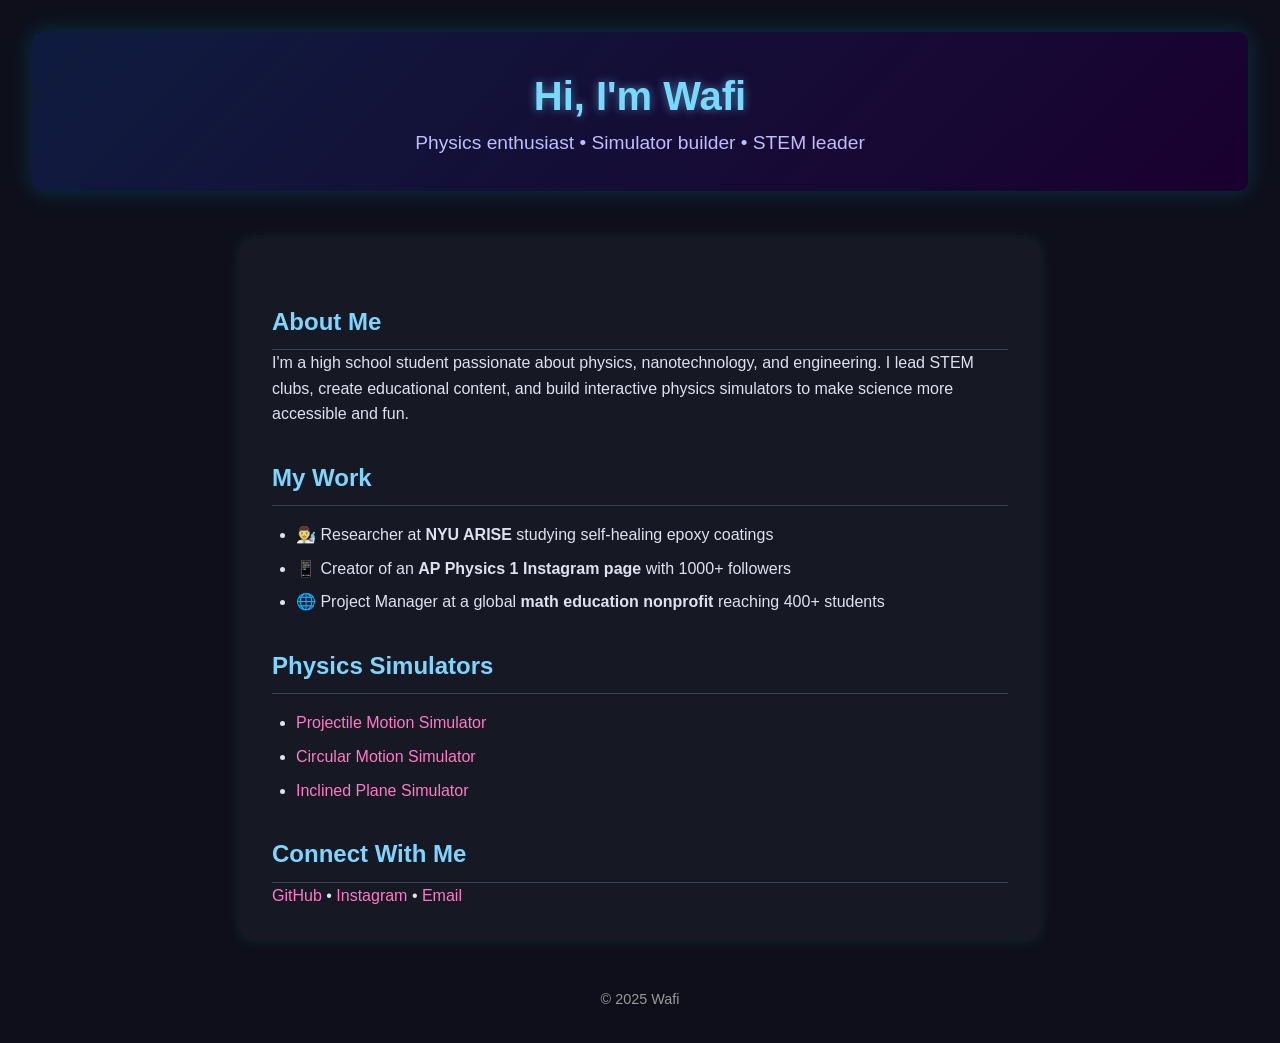
==== index.html @ d02edd7c "Update index.html" ====
<!DOCTYPE html>
<html lang="en">
<head>
  <meta charset="UTF-8" />
  <title>Wafi | About Me</title>
  <link rel="stylesheet" href="style.css" />
</head>
<body>

  <header>
    <h1>Hi, I'm Wafi</h1>
    <p>Physics enthusiast • Simulator builder • STEM leader</p>
  </header>

  <div class="container">
    <h2>About Me</h2>
    <p>
      I'm a high school student passionate about physics, nanotechnology, and engineering. 
      I lead STEM clubs, create educational content, and build interactive physics simulators to make science more accessible and fun.
    </p>

    <h2>My Work</h2>
    <ul>
      <li>👨‍🔬 Researcher at <strong>NYU ARISE</strong> studying self-healing epoxy coatings</li>
      <li>📱 Creator of an <strong>AP Physics 1 Instagram page</strong> with 1000+ followers</li>
      <li>🌐 Project Manager at a global <strong>math education nonprofit</strong> reaching 400+ students</li>
    </ul>

    <h2>Physics Simulators</h2>
    <ul>
      <li><a href="https://your-username.github.io/projectile-simulator" target="_blank">Projectile Motion Simulator</a></li>
      <li><a href="https://your-username.github.io/circular-motion" target="_blank">Circular Motion Simulator</a></li>
      <li><a href="https://your-username.github.io/inclined-plane" target="_blank">Inclined Plane Simulator</a></li>
    </ul>

    <h2>Connect With Me</h2>
    <p>
      <a href="https://github.com/wafisharif" target="_blank">GitHub</a> •
      <a href="https://www.instagram.com/apphysicsguide" target="_blank">Instagram</a> •
      <a href="mailto:wafisharif0@gmail.com">Email</a>
    </p>
  </div>

  <footer>
    © 2025 Wafi
  </footer>

</body>
</html>
---- style.css ----
/* Global Reset */
* {
  margin: 0;
  padding: 0;
  box-sizing: border-box;
}

/* Dark physicsy vibe */
body {
  font-family: 'Segoe UI', sans-serif;
  background-color: #0e0f1a;
  color: #e0e0f1;
  line-height: 1.6;
  padding: 2rem;
}

/* Header styles */
header {
  background: linear-gradient(135deg, #0f1c3f, #1a002f);
  color: #ffffff;
  padding: 2rem;
  text-align: center;
  border-radius: 10px;
  box-shadow: 0 0 25px rgba(0, 200, 255, 0.2);
}

header h1 {
  font-size: 2.5rem;
  color: #78d9ff;
  text-shadow: 0 0 10px rgba(120, 217, 255, 0.5);
}

header p {
  font-size: 1.2rem;
  color: #c0bdfb;
}

/* Main content container */
.container {
  max-width: 800px;
  margin: 3rem auto;
  background-color: #161824;
  padding: 2rem;
  border-radius: 12px;
  box-shadow: 0 0 15px rgba(100, 255, 255, 0.1);
}

/* Section headings */
h2 {
  color: #7dd6ff;
  margin-top: 2rem;
  border-bottom: 1px solid #3a3f55;
  padding-bottom: 0.5rem;
}

/* Lists */
ul {
  list-style-type: disc;
  padding-left: 1.5rem;
  margin-top: 1rem;
}

li {
  margin-bottom: 0.5rem;
}

/* Links */
a {
  color: #ff79c6;
  text-decoration: none;
  transition: all 0.3s ease;
}

a:hover {
  color: #8be9fd;
  text-shadow: 0 0 10px #8be9fd;
}

/* Contact and footer */
footer {
  text-align: center;
  margin-top: 3rem;
  color: #999;
  font-size: 0.9rem;
}
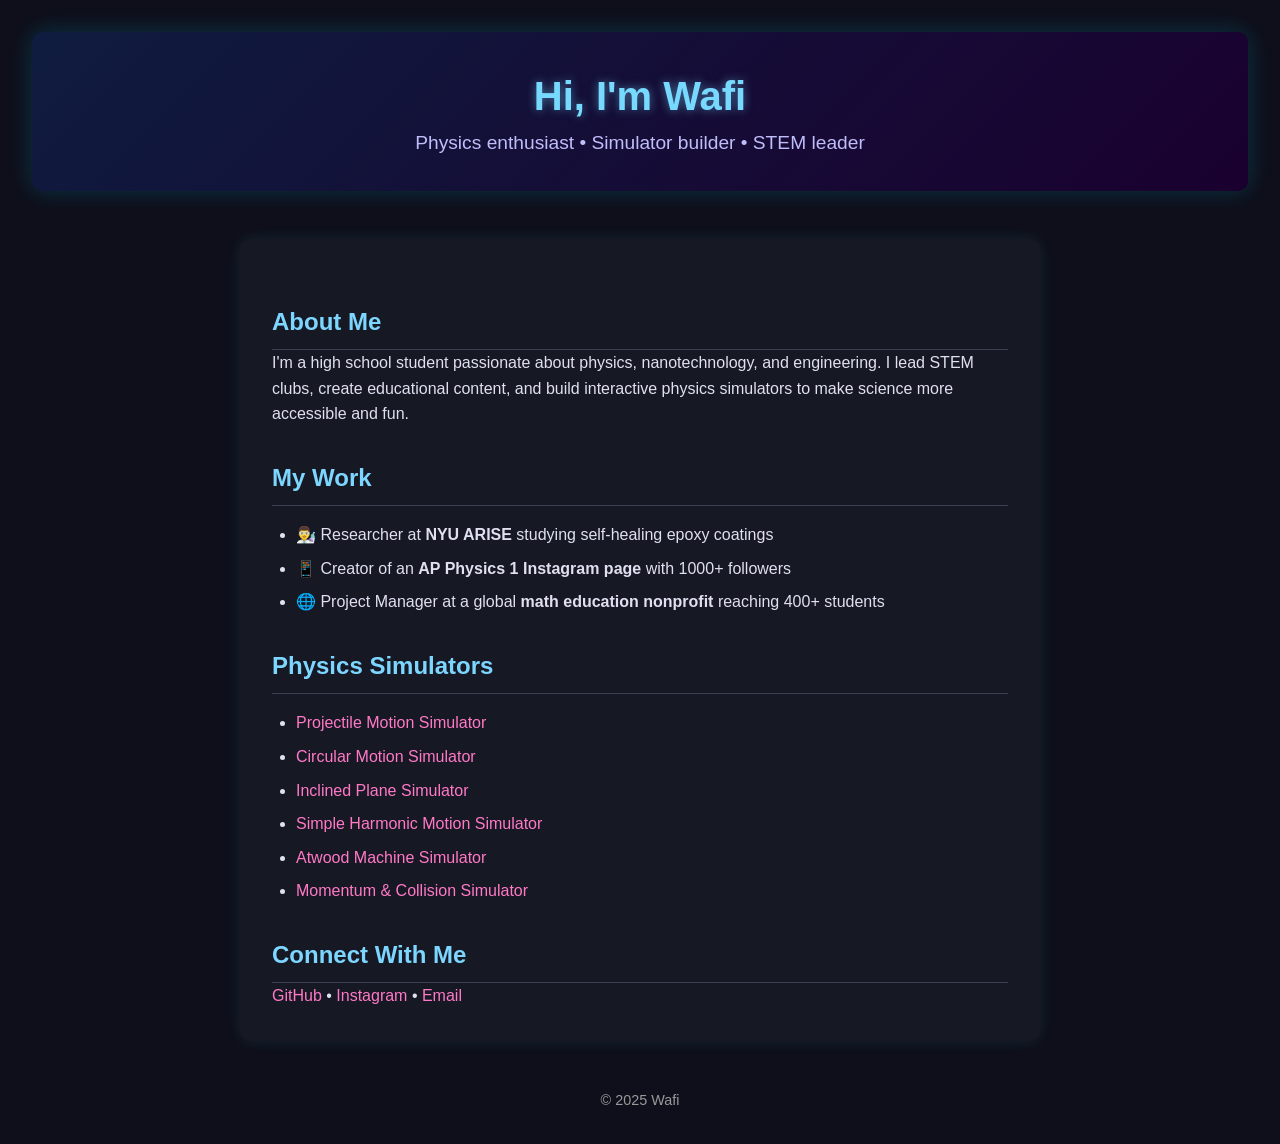
==== commit f0f50337: "Update index.html" ====
--- a/index.html
+++ b/index.html
@@ -26,12 +26,15 @@
       <li>🌐 Project Manager at a global <strong>math education nonprofit</strong> reaching 400+ students</li>
     </ul>
 
-    <h2>Physics Simulators</h2>
-    <ul>
-      <li><a href="https://your-username.github.io/projectile-simulator" target="_blank">Projectile Motion Simulator</a></li>
-      <li><a href="https://your-username.github.io/circular-motion" target="_blank">Circular Motion Simulator</a></li>
-      <li><a href="https://your-username.github.io/inclined-plane" target="_blank">Inclined Plane Simulator</a></li>
-    </ul>
+  <h2>Physics Simulators</h2>
+<ul>
+  <li><a href="https://wafisharif.github.io/projectile-motion-simulator/" target="_blank">Projectile Motion Simulator</a></li>
+  <li><a href="https://wafisharif.github.io/circular-motion-simulator/" target="_blank">Circular Motion Simulator</a></li>
+  <li><a href="https://wafisharif.github.io/inclined-plane-simulator/" target="_blank">Inclined Plane Simulator</a></li>
+  <li><a href="https://wafisharif.github.io/simple-harmonic-motion-simulator/" target="_blank">Simple Harmonic Motion Simulator</a></li>
+  <li><a href="https://wafisharif.github.io/atwood-machine-simulator/" target="_blank">Atwood Machine Simulator</a></li>
+  <li><a href="https://wafisharif.github.io/momentum-and-collision-simulator/" target="_blank">Momentum & Collision Simulator</a></li>
+</ul>
 
     <h2>Connect With Me</h2>
     <p>
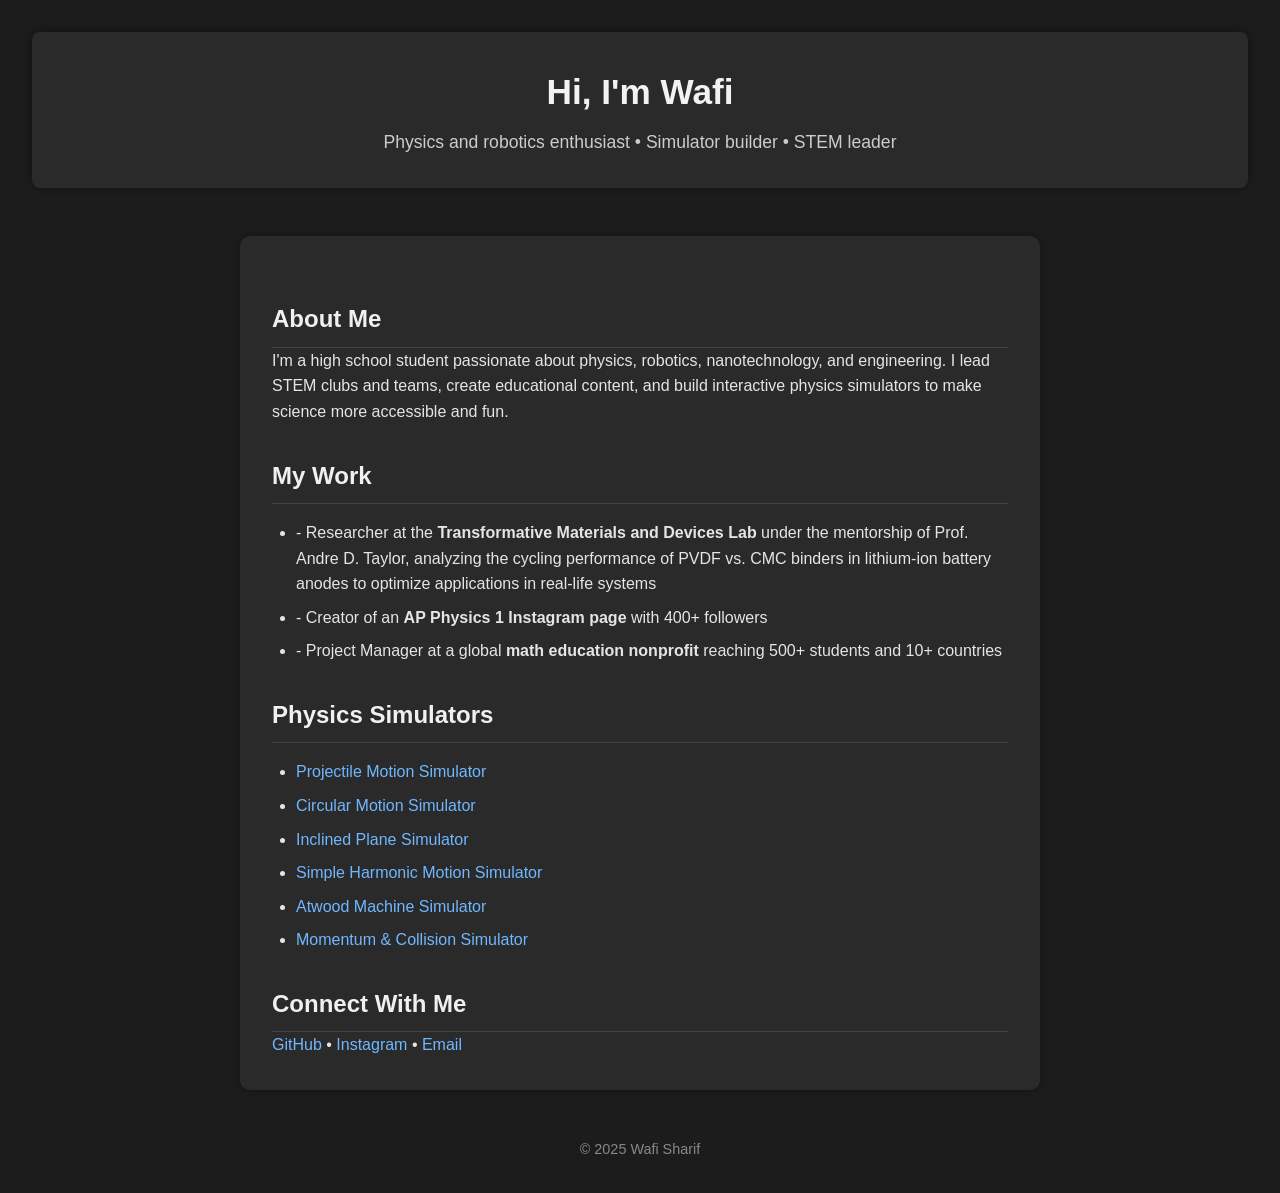
==== commit bc557551: "Update index.html" ====
--- a/index.html
+++ b/index.html
@@ -9,32 +9,32 @@
 
   <header>
     <h1>Hi, I'm Wafi</h1>
-    <p>Physics enthusiast • Simulator builder • STEM leader</p>
+    <p>Physics and robotics enthusiast • Simulator builder • STEM leader</p>
   </header>
 
   <div class="container">
     <h2>About Me</h2>
     <p>
-      I'm a high school student passionate about physics, nanotechnology, and engineering. 
-      I lead STEM clubs, create educational content, and build interactive physics simulators to make science more accessible and fun.
+      I'm a high school student passionate about physics, robotics, nanotechnology, and engineering. 
+      I lead STEM clubs and teams, create educational content, and build interactive physics simulators to make science more accessible and fun.
     </p>
 
     <h2>My Work</h2>
     <ul>
-      <li>👨‍🔬 Researcher at <strong>NYU ARISE</strong> studying self-healing epoxy coatings</li>
-      <li>📱 Creator of an <strong>AP Physics 1 Instagram page</strong> with 1000+ followers</li>
-      <li>🌐 Project Manager at a global <strong>math education nonprofit</strong> reaching 400+ students</li>
+      <li>- Researcher at the <strong>Transformative Materials and Devices Lab</strong> under the mentorship of Prof. Andre D. Taylor, analyzing the cycling performance of PVDF vs. CMC binders in lithium-ion battery anodes to optimize applications in real-life systems</li>
+      <li>- Creator of an <strong>AP Physics 1 Instagram page</strong> with 400+ followers</li>
+      <li>- Project Manager at a global <strong>math education nonprofit</strong> reaching 500+ students and 10+ countries</li>
     </ul>
 
-  <h2>Physics Simulators</h2>
-<ul>
-  <li><a href="https://wafisharif.github.io/projectile-motion-simulator/" target="_blank">Projectile Motion Simulator</a></li>
-  <li><a href="https://wafisharif.github.io/circular-motion-simulator/" target="_blank">Circular Motion Simulator</a></li>
-  <li><a href="https://wafisharif.github.io/inclined-plane-simulator/" target="_blank">Inclined Plane Simulator</a></li>
-  <li><a href="https://wafisharif.github.io/simple-harmonic-motion-simulator/" target="_blank">Simple Harmonic Motion Simulator</a></li>
-  <li><a href="https://wafisharif.github.io/atwood-machine-simulator/" target="_blank">Atwood Machine Simulator</a></li>
-  <li><a href="https://wafisharif.github.io/momentum-and-collision-simulator/" target="_blank">Momentum & Collision Simulator</a></li>
-</ul>
+    <h2>Physics Simulators</h2>
+    <ul>
+      <li><a href="https://wafisharif.github.io/projectile-motion-simulator/" target="_blank">Projectile Motion Simulator</a></li>
+      <li><a href="https://wafisharif.github.io/circular-motion-simulator/" target="_blank">Circular Motion Simulator</a></li>
+      <li><a href="https://wafisharif.github.io/inclined-plane-simulator/" target="_blank">Inclined Plane Simulator</a></li>
+      <li><a href="https://wafisharif.github.io/simple-harmonic-motion-simulator/" target="_blank">Simple Harmonic Motion Simulator</a></li>
+      <li><a href="https://wafisharif.github.io/atwood-machine-simulator/" target="_blank">Atwood Machine Simulator</a></li>
+      <li><a href="https://wafisharif.github.io/momentum-and-collision-simulator/" target="_blank">Momentum & Collision Simulator</a></li>
+    </ul>
 
     <h2>Connect With Me</h2>
     <p>
@@ -45,7 +45,7 @@
   </div>
 
   <footer>
-    © 2025 Wafi
+    © 2025 Wafi Sharif
   </footer>
 
 </body>
--- a/style.css
+++ b/style.css
@@ -5,52 +5,51 @@
   box-sizing: border-box;
 }
 
-/* Dark physicsy vibe */
 body {
   font-family: 'Segoe UI', sans-serif;
-  background-color: #0e0f1a;
-  color: #e0e0f1;
+  background-color: #1c1c1c;
+  color: #e5e5e5;
   line-height: 1.6;
   padding: 2rem;
 }
 
-/* Header styles */
+/* Header */
 header {
-  background: linear-gradient(135deg, #0f1c3f, #1a002f);
-  color: #ffffff;
+  background-color: #2a2a2a;
+  color: #f2f2f2;
   padding: 2rem;
   text-align: center;
-  border-radius: 10px;
-  box-shadow: 0 0 25px rgba(0, 200, 255, 0.2);
+  border-radius: 8px;
+  box-shadow: 0 0 10px rgba(0,0,0,0.4);
 }
 
 header h1 {
-  font-size: 2.5rem;
-  color: #78d9ff;
-  text-shadow: 0 0 10px rgba(120, 217, 255, 0.5);
+  font-size: 2.2rem;
+  margin-bottom: 0.5rem;
 }
 
 header p {
-  font-size: 1.2rem;
-  color: #c0bdfb;
+  font-size: 1.1rem;
+  color: #cccccc;
 }
 
-/* Main content container */
+/* Container */
 .container {
   max-width: 800px;
   margin: 3rem auto;
-  background-color: #161824;
+  background-color: #2a2a2a;
   padding: 2rem;
-  border-radius: 12px;
-  box-shadow: 0 0 15px rgba(100, 255, 255, 0.1);
+  border-radius: 10px;
+  box-shadow: 0 0 10px rgba(0,0,0,0.3);
 }
 
-/* Section headings */
+/* Section titles */
 h2 {
-  color: #7dd6ff;
+  color: #f0f0f0;
   margin-top: 2rem;
-  border-bottom: 1px solid #3a3f55;
+  border-bottom: 1px solid #444;
   padding-bottom: 0.5rem;
+  font-size: 1.5rem;
 }
 
 /* Lists */
@@ -66,20 +65,20 @@
 
 /* Links */
 a {
-  color: #ff79c6;
+  color: #70b7ff;
   text-decoration: none;
-  transition: all 0.3s ease;
+  transition: color 0.3s ease;
 }
 
 a:hover {
-  color: #8be9fd;
-  text-shadow: 0 0 10px #8be9fd;
+  color: #ffffff;
+  text-decoration: underline;
 }
 
-/* Contact and footer */
+/* Footer */
 footer {
   text-align: center;
   margin-top: 3rem;
-  color: #999;
+  color: #888;
   font-size: 0.9rem;
 }
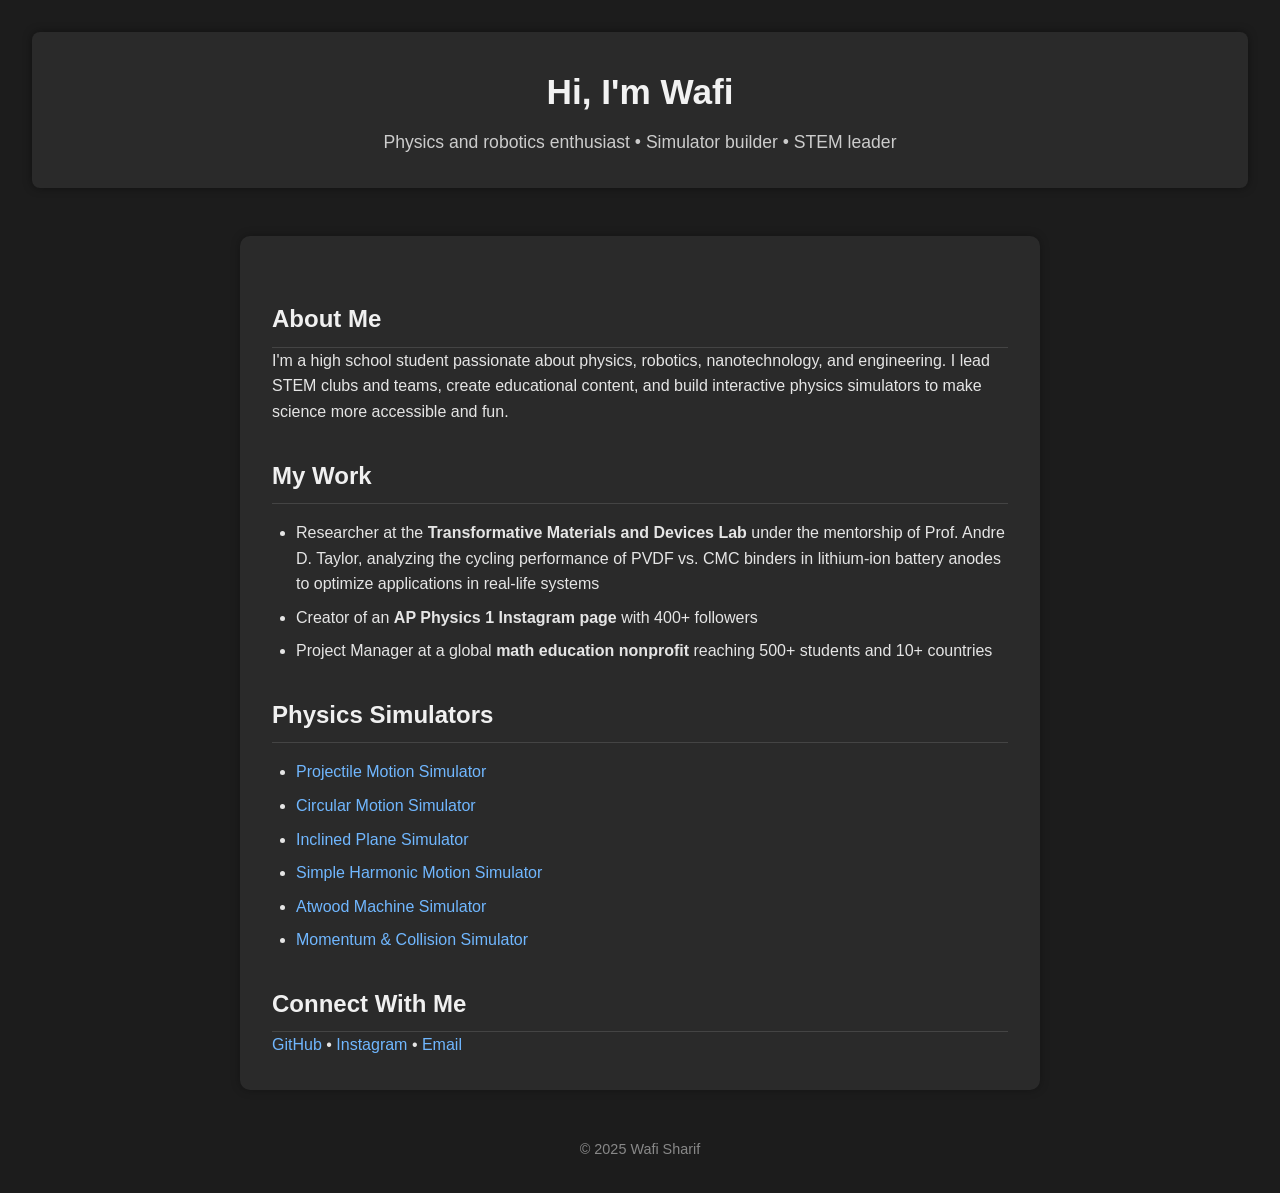
==== commit 4e8dd104: "Update index.html" ====
--- a/index.html
+++ b/index.html
@@ -21,9 +21,9 @@
 
     <h2>My Work</h2>
     <ul>
-      <li>- Researcher at the <strong>Transformative Materials and Devices Lab</strong> under the mentorship of Prof. Andre D. Taylor, analyzing the cycling performance of PVDF vs. CMC binders in lithium-ion battery anodes to optimize applications in real-life systems</li>
-      <li>- Creator of an <strong>AP Physics 1 Instagram page</strong> with 400+ followers</li>
-      <li>- Project Manager at a global <strong>math education nonprofit</strong> reaching 500+ students and 10+ countries</li>
+      <li>Researcher at the <strong>Transformative Materials and Devices Lab</strong> under the mentorship of Prof. Andre D. Taylor, analyzing the cycling performance of PVDF vs. CMC binders in lithium-ion battery anodes to optimize applications in real-life systems</li>
+      <li>Creator of an <strong>AP Physics 1 Instagram page</strong> with 400+ followers</li>
+      <li>Project Manager at a global <strong>math education nonprofit</strong> reaching 500+ students and 10+ countries</li>
     </ul>
 
     <h2>Physics Simulators</h2>
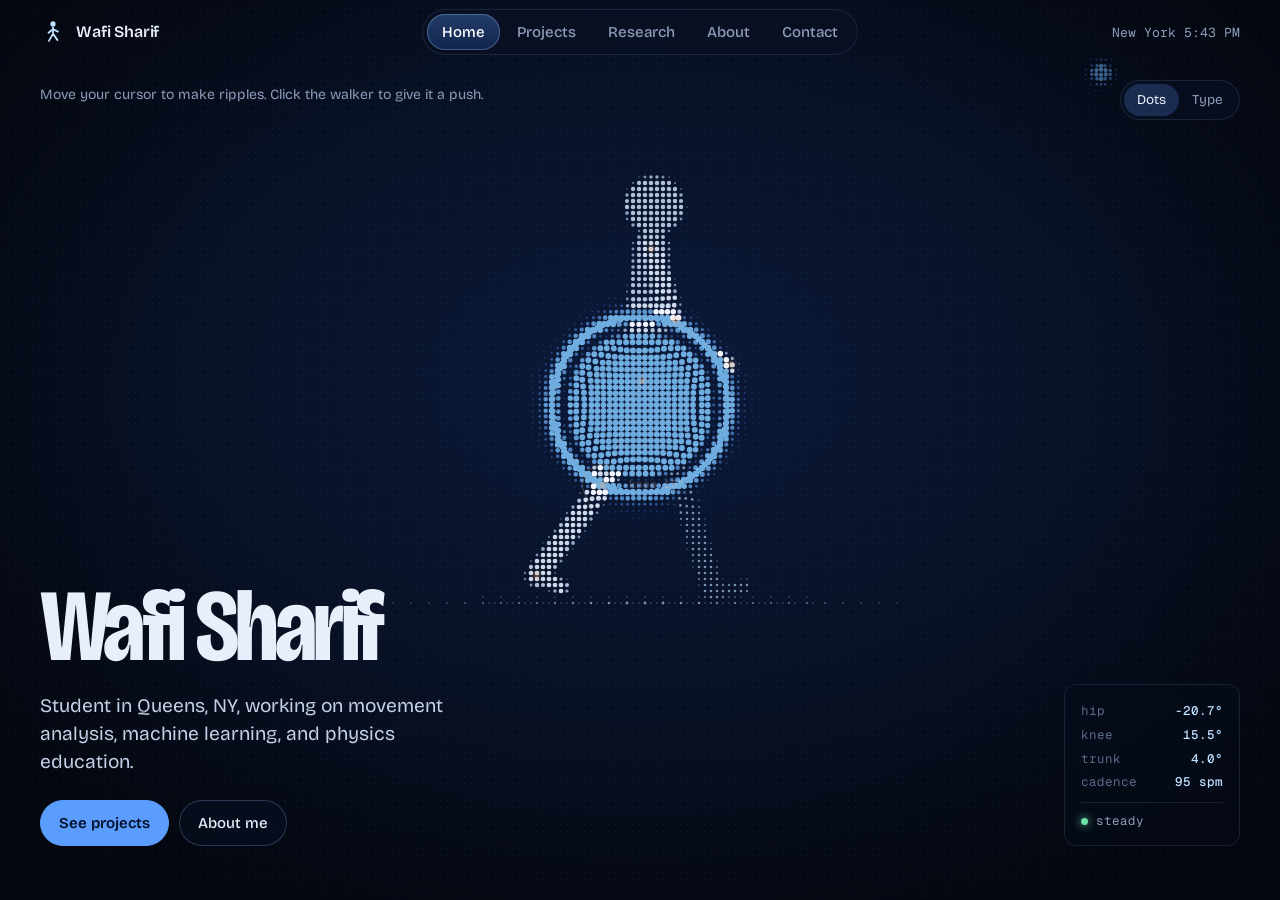
==== commit 4cb3b91d: "Move site files to repo root" ====
--- a/index.html
+++ b/index.html
@@ -1,52 +1,185 @@
-<!DOCTYPE html>
+<!doctype html>
 <html lang="en">
 <head>
-  <meta charset="UTF-8" />
-  <title>Wafi | About Me</title>
+  <meta charset="utf-8" />
+  <meta name="viewport" content="width=device-width, initial-scale=1" />
+  <title>Wafi Sharif</title>
+  <meta name="description" content="Wafi Sharif. Student in Queens, NY, working on movement analysis, machine learning, and physics education." />
+  <meta name="theme-color" content="#050913" />
+  <meta property="og:title" content="Wafi Sharif" />
+  <meta property="og:description" content="Movement analysis, machine learning, and physics education." />
+  <meta property="og:type" content="website" />
+  <link rel="icon" href="favicon.svg" type="image/svg+xml" />
+  <link rel="preconnect" href="https://fonts.googleapis.com" />
+  <link rel="preconnect" href="https://fonts.gstatic.com" crossorigin />
+  <link href="https://fonts.googleapis.com/css2?family=Bricolage+Grotesque:opsz,wdth,wght@12..96,75..100,300..800&family=Geist+Mono:wght@400;500&display=swap" rel="stylesheet" />
   <link rel="stylesheet" href="style.css" />
 </head>
-<body>
+<body data-route="home">
+  <a class="skip" href="#main">Skip to content</a>
 
-  <header>
-    <h1>Hi, I'm Wafi</h1>
-    <p>Physics and robotics enthusiast • Simulator builder • STEM leader</p>
+  <canvas id="field" aria-hidden="true"></canvas>
+  <div class="vignette" aria-hidden="true"></div>
+
+  <header class="bar">
+    <a class="mark" href="#/" data-link="home" aria-label="Wafi Sharif, home">
+      <svg viewBox="0 0 32 32" width="26" height="26" aria-hidden="true">
+        <circle cx="16" cy="6" r="3.2" />
+        <path d="M16 10 L16 18 M16 18 L11 27 M16 18 L21.5 26 M16 12.5 L10.5 17 M16 12.5 L22 15.5" />
+      </svg>
+      <span>Wafi Sharif</span>
+    </a>
+
+    <nav class="tabs" aria-label="Sections">
+      <a href="#/" data-link="home">Home</a>
+      <a href="#/projects" data-link="projects">Projects</a>
+      <a href="#/research" data-link="research">Research</a>
+      <a href="#/about" data-link="about">About</a>
+      <a href="#/contact" data-link="contact">Contact</a>
+      <span class="tabs-pill" aria-hidden="true"></span>
+    </nav>
+
+    <div class="bar-right">
+      <span class="clock" id="clock" title="Local time in New York"></span>
+    </div>
   </header>
 
-  <div class="container">
-    <h2>About Me</h2>
-    <p>
-      I'm a high school student passionate about physics, robotics, nanotechnology, and engineering. 
-      I lead STEM clubs and teams, create educational content, and build interactive physics simulators to make science more accessible and fun.
-    </p>
+  <main id="main">
+    <!-- HOME -->
+    <section class="panel" id="home" data-panel="home" aria-label="Home">
+      <div class="hero-controls">
+        <div class="seg" role="group" aria-label="Render style">
+          <button type="button" data-mode="dots" aria-pressed="true">Dots</button>
+          <button type="button" data-mode="type" aria-pressed="false">Type</button>
+        </div>
+      </div>
 
-    <h2>My Work</h2>
-    <ul>
-      <li>Researcher at the <strong>Transformative Materials and Devices Lab</strong> under the mentorship of Prof. Andre D. Taylor, analyzing the cycling performance of PVDF vs. CMC binders in lithium-ion battery anodes to optimize applications in real-life systems</li>
-      <li>Creator of an <strong>AP Physics 1 Instagram page</strong> with 400+ followers</li>
-      <li>Project Manager at a global <strong>math education nonprofit</strong> reaching 500+ students and 10+ countries</li>
-    </ul>
+      <div class="hud" id="hud" aria-hidden="true">
+        <div class="hud-row"><span>hip</span><b id="hud-hip">0.0°</b></div>
+        <div class="hud-row"><span>knee</span><b id="hud-knee">0.0°</b></div>
+        <div class="hud-row"><span>trunk</span><b id="hud-trunk">0.0°</b></div>
+        <div class="hud-row"><span>cadence</span><b id="hud-cad">0</b></div>
+        <div class="hud-status" id="hud-status">steady</div>
+      </div>
 
-    <h2>Physics Simulators</h2>
-    <ul>
-      <li><a href="https://wafisharif.github.io/projectile-motion-simulator/" target="_blank">Projectile Motion Simulator</a></li>
-      <li><a href="https://wafisharif.github.io/circular-motion-simulator/" target="_blank">Circular Motion Simulator</a></li>
-      <li><a href="https://wafisharif.github.io/inclined-plane-simulator/" target="_blank">Inclined Plane Simulator</a></li>
-      <li><a href="https://wafisharif.github.io/simple-harmonic-motion-simulator/" target="_blank">Simple Harmonic Motion Simulator</a></li>
-      <li><a href="https://wafisharif.github.io/atwood-machine-simulator/" target="_blank">Atwood Machine Simulator</a></li>
-      <li><a href="https://wafisharif.github.io/momentum-and-collision-simulator/" target="_blank">Momentum & Collision Simulator</a></li>
-    </ul>
+      <div class="hero-text">
+        <h1 class="hero-name">Wafi Sharif</h1>
+        <p class="hero-intro" id="hero-intro"></p>
+        <div class="hero-actions">
+          <a class="btn btn-solid" href="#/projects">See projects</a>
+          <a class="btn" href="#/about">About me</a>
+        </div>
+      </div>
 
-    <h2>Connect With Me</h2>
-    <p>
-      <a href="https://github.com/wafisharif" target="_blank">GitHub</a> •
-      <a href="https://www.instagram.com/apphysicsguide" target="_blank">Instagram</a> •
-      <a href="mailto:wafisharif0@gmail.com">Email</a>
-    </p>
-  </div>
+      <p class="hero-hint" id="hero-hint">Move your cursor to make ripples. Click the walker to give it a push.</p>
+    </section>
 
-  <footer>
-    © 2025 Wafi Sharif
+    <!-- PROJECTS -->
+    <section class="panel page" id="projects" data-panel="projects" aria-labelledby="projects-title" hidden>
+      <div class="page-inner">
+        <header class="page-head">
+          <h2 id="projects-title">Projects</h2>
+          <p>Apps, research, and things I built to understand something better. Pick one to see what it's about.</p>
+        </header>
+
+        <div class="filters" role="group" aria-label="Filter projects" id="filters"></div>
+
+        <div class="proj">
+          <ul class="proj-list" id="proj-list"></ul>
+          <article class="proj-view" id="proj-view" aria-live="polite">
+            <div class="proj-canvas-wrap">
+              <canvas id="proj-canvas" aria-hidden="true"></canvas>
+              <span class="proj-canvas-tag" id="proj-tag"></span>
+            </div>
+            <div class="proj-body">
+              <div class="proj-meta" id="proj-meta"></div>
+              <h3 id="proj-title"></h3>
+              <div id="proj-text"></div>
+              <ul class="chips" id="proj-stack"></ul>
+              <div class="proj-links" id="proj-links"></div>
+            </div>
+          </article>
+        </div>
+      </div>
+    </section>
+
+    <!-- RESEARCH -->
+    <section class="panel page" id="research" data-panel="research" aria-labelledby="research-title" hidden>
+      <div class="page-inner">
+        <header class="page-head">
+          <h2 id="research-title">Research</h2>
+          <p>Where I've worked and what came out of it.</p>
+        </header>
+
+        <div class="research-grid">
+          <div>
+            <h3 class="sub">Labs and programs</h3>
+            <ol class="timeline" id="timeline"></ol>
+          </div>
+          <div>
+            <h3 class="sub">Writing</h3>
+            <ul class="papers" id="papers"></ul>
+          </div>
+        </div>
+      </div>
+    </section>
+
+    <!-- ABOUT -->
+    <section class="panel page" id="about" data-panel="about" aria-labelledby="about-title" hidden>
+      <div class="page-inner">
+        <header class="page-head">
+          <h2 id="about-title">About</h2>
+        </header>
+
+        <div class="about-grid">
+          <div class="about-text" id="about-text"></div>
+          <aside class="now">
+            <h3 class="sub">Right now</h3>
+            <ul id="now-list"></ul>
+          </aside>
+        </div>
+
+        <h3 class="sub tools-title">Things I use</h3>
+        <dl class="tools" id="tools"></dl>
+      </div>
+    </section>
+
+    <!-- CONTACT -->
+    <section class="panel page" id="contact" data-panel="contact" aria-labelledby="contact-title" hidden>
+      <div class="page-inner">
+        <header class="page-head">
+          <h2 id="contact-title">Contact</h2>
+          <p>The best way to reach me is email. I'm happy to talk about research, Kinetra, or physics.</p>
+        </header>
+
+        <div class="contact-grid">
+          <div>
+            <button class="email" id="email-btn" type="button">
+              <span id="email-text"></span>
+              <small id="email-note">Click to copy</small>
+            </button>
+            <ul class="link-list" id="link-list"></ul>
+          </div>
+
+          <div class="term" id="term">
+            <div class="term-top" aria-hidden="true"><i></i><i></i><i></i><span>terminal</span></div>
+            <div class="term-out" id="term-out" role="log" aria-live="polite"></div>
+            <form class="term-line" id="term-form" autocomplete="off">
+              <label for="term-in" class="prompt">wafi@portfolio:~$</label>
+              <input id="term-in" type="text" spellcheck="false" autocapitalize="off" aria-label="Terminal command" />
+            </form>
+          </div>
+        </div>
+      </div>
+    </section>
+  </main>
+
+  <footer class="foot">
+    <span>&copy; <span id="year"></span> Wafi Sharif</span>
+    <span class="foot-keys">Press 1 to 5 to switch tabs</span>
   </footer>
 
+  <script src="data.js"></script>
+  <script src="main.js"></script>
 </body>
 </html>
--- a/style.css
+++ b/style.css
@@ -1,84 +1,1207 @@
-/* Global Reset */
-* {
+/* ==========================================================
+   Wafi Sharif, portfolio
+   Palette: night ink, signal blue, ice, one warm filament.
+   ========================================================== */
+
+:root {
+  --ink: #050913;
+  --ink-2: #08101f;
+  --surface: rgba(12, 22, 44, 0.72);
+  --surface-solid: #0c162c;
+  --line: rgba(140, 170, 230, 0.14);
+  --line-strong: rgba(140, 170, 230, 0.28);
+  --text: #e8eefa;
+  --muted: #8d9cb9;
+  --dim: #5d6c8a;
+  --blue: #5b9dff;
+  --blue-deep: #2f6fe0;
+  --ice: #bfe0ff;
+  --warm: #ffbe7a;
+
+  --font: "Bricolage Grotesque", ui-sans-serif, system-ui, -apple-system, "Segoe UI", sans-serif;
+  --mono: "Geist Mono", ui-monospace, "SF Mono", Menlo, Consolas, monospace;
+
+  --bar-h: 64px;
+  --gutter: clamp(16px, 4vw, 40px);
+  --ease: cubic-bezier(0.2, 0.7, 0.2, 1);
+}
+
+*,
+*::before,
+*::after {
+  box-sizing: border-box;
+}
+
+html {
+  -webkit-text-size-adjust: 100%;
+  scroll-padding-top: calc(var(--bar-h) + 16px);
+}
+
+body {
+  margin: 0;
+  min-height: 100vh;
+  background:
+    radial-gradient(1200px 800px at 50% 42%, #0b1a3a 0%, rgba(11, 26, 58, 0) 70%),
+    var(--ink);
+  background-attachment: fixed;
+  color: var(--text);
+  font-family: var(--font);
+  font-size: 17px;
+  line-height: 1.6;
+  font-optical-sizing: auto;
+  -webkit-font-smoothing: antialiased;
+  -moz-osx-font-smoothing: grayscale;
+  overflow-x: hidden;
+}
+
+a {
+  color: inherit;
+}
+
+button {
+  font: inherit;
+  color: inherit;
+}
+
+:focus-visible {
+  outline: 2px solid var(--ice);
+  outline-offset: 3px;
+  border-radius: 6px;
+}
+
+::selection {
+  background: rgba(91, 157, 255, 0.35);
+}
+
+.skip {
+  position: absolute;
+  left: 12px;
+  top: -60px;
+  z-index: 100;
+  padding: 8px 14px;
+  background: var(--blue);
+  color: #fff;
+  border-radius: 8px;
+  text-decoration: none;
+}
+.skip:focus {
+  top: 12px;
+}
+
+/* ---------- background field ---------- */
+
+#field {
+  position: fixed;
+  inset: 0;
+  width: 100%;
+  height: 100%;
+  display: block;
+  z-index: 0;
+  transition: opacity 0.6s var(--ease);
+}
+
+body:not([data-route="home"]) #field {
+  opacity: 0.32;
+}
+
+.vignette {
+  position: fixed;
+  inset: 0;
+  z-index: 1;
+  pointer-events: none;
+  background: radial-gradient(ellipse at 50% 45%, transparent 55%, rgba(3, 6, 14, 0.75) 100%);
+}
+
+/* ---------- top bar ---------- */
+
+.bar {
+  position: fixed;
+  top: 0;
+  left: 0;
+  right: 0;
+  z-index: 20;
+  height: var(--bar-h);
+  padding: 0 var(--gutter);
+  display: grid;
+  grid-template-columns: 1fr auto 1fr;
+  align-items: center;
+  gap: 16px;
+  transition: background 0.3s, border-color 0.3s;
+  border-bottom: 1px solid transparent;
+}
+
+body:not([data-route="home"]) .bar,
+body.scrolled .bar {
+  background: rgba(5, 9, 19, 0.7);
+  -webkit-backdrop-filter: blur(14px);
+  backdrop-filter: blur(14px);
+  border-bottom-color: var(--line);
+}
+
+.mark {
+  display: inline-flex;
+  align-items: center;
+  gap: 10px;
+  text-decoration: none;
+  font-weight: 600;
+  font-size: 16px;
+  letter-spacing: -0.01em;
+  justify-self: start;
+}
+
+.mark svg {
+  fill: none;
+  stroke: var(--ice);
+  stroke-width: 2.2;
+  stroke-linecap: round;
+  stroke-linejoin: round;
+}
+.mark svg circle {
+  fill: var(--ice);
+  stroke: none;
+}
+
+.tabs {
+  position: relative;
+  display: flex;
+  gap: 2px;
+  padding: 4px;
+  border: 1px solid var(--line);
+  border-radius: 999px;
+  background: rgba(10, 18, 36, 0.6);
+  -webkit-backdrop-filter: blur(10px);
+  backdrop-filter: blur(10px);
+}
+
+.tabs a {
+  position: relative;
+  z-index: 1;
+  padding: 6px 15px;
+  border-radius: 999px;
+  font-size: 15px;
+  font-weight: 500;
+  color: var(--muted);
+  text-decoration: none;
+  transition: color 0.2s;
+  white-space: nowrap;
+}
+
+.tabs a:hover {
+  color: var(--text);
+}
+
+.tabs a[aria-current="page"] {
+  color: #fff;
+}
+
+.tabs-pill {
+  position: absolute;
+  top: 4px;
+  bottom: 4px;
+  left: 0;
+  width: 0;
+  border-radius: 999px;
+  background: linear-gradient(180deg, rgba(91, 157, 255, 0.32), rgba(47, 111, 224, 0.22));
+  box-shadow: inset 0 0 0 1px rgba(150, 195, 255, 0.35);
+  transition: transform 0.45s var(--ease), width 0.45s var(--ease);
+}
+
+.bar-right {
+  justify-self: end;
+}
+
+.clock {
+  font-family: var(--mono);
+  font-size: 13px;
+  color: var(--muted);
+  font-variant-numeric: tabular-nums;
+}
+
+/* ---------- panels ---------- */
+
+main {
+  position: relative;
+  z-index: 5;
+}
+
+.panel[hidden] {
+  display: none !important;
+}
+
+.panel.entering {
+  animation: panel-in 0.5s var(--ease) both;
+}
+
+@keyframes panel-in {
+  from {
+    opacity: 0;
+    transform: translateY(10px);
+  }
+  to {
+    opacity: 1;
+    transform: none;
+  }
+}
+
+/* ---------- home ---------- */
+
+#home {
+  position: fixed;
+  inset: 0;
+  pointer-events: none;
+}
+
+#home > * {
+  pointer-events: auto;
+}
+
+.hero-text {
+  position: absolute;
+  left: var(--gutter);
+  bottom: clamp(28px, 6vh, 56px);
+  max-width: 560px;
+}
+
+.hero-name {
+  margin: 0;
+  font-size: clamp(52px, 8vw, 124px);
+  line-height: 0.92;
+  font-weight: 700;
+  font-stretch: 80%;
+  font-variation-settings: "wdth" 80;
+  letter-spacing: -0.035em;
+  color: var(--text);
+}
+
+.hero-intro {
+  margin: 18px 0 0;
+  max-width: 34ch;
+  font-size: clamp(17px, 1.5vw, 20px);
+  line-height: 1.45;
+  color: #c4d0e6;
+}
+
+.hero-actions {
+  display: flex;
+  gap: 10px;
+  margin-top: 24px;
+  flex-wrap: wrap;
+}
+
+.btn {
+  display: inline-flex;
+  align-items: center;
+  gap: 8px;
+  padding: 10px 18px;
+  border-radius: 999px;
+  border: 1px solid var(--line-strong);
+  background: rgba(10, 18, 36, 0.55);
+  text-decoration: none;
+  font-weight: 500;
+  font-size: 15px;
+  transition: border-color 0.2s, background 0.2s, transform 0.2s;
+}
+
+.btn:hover {
+  border-color: rgba(191, 224, 255, 0.6);
+  background: rgba(20, 36, 70, 0.7);
+}
+
+.btn:active {
+  transform: translateY(1px);
+}
+
+.btn-solid {
+  background: var(--blue);
+  border-color: var(--blue);
+  color: #04102a;
+  font-weight: 600;
+}
+
+.btn-solid:hover {
+  background: #79b0ff;
+  border-color: #79b0ff;
+}
+
+.hud {
+  position: absolute;
+  right: var(--gutter);
+  bottom: clamp(28px, 6vh, 56px);
+  width: 176px;
+  padding: 14px 16px;
+  border: 1px solid var(--line);
+  border-radius: 12px;
+  background: rgba(6, 12, 26, 0.6);
+  -webkit-backdrop-filter: blur(8px);
+  backdrop-filter: blur(8px);
+  font-family: var(--mono);
+  font-size: 12.5px;
+  pointer-events: none;
+}
+
+.hud-row {
+  display: flex;
+  justify-content: space-between;
+  line-height: 1.9;
+  color: var(--dim);
+}
+
+.hud-row b {
+  font-weight: 500;
+  color: var(--ice);
+  font-variant-numeric: tabular-nums;
+}
+
+.hud-status {
+  margin-top: 8px;
+  padding-top: 8px;
+  border-top: 1px solid var(--line);
+  color: var(--muted);
+  display: flex;
+  align-items: center;
+  gap: 8px;
+}
+
+.hud-status::before {
+  content: "";
+  width: 7px;
+  height: 7px;
+  border-radius: 50%;
+  background: #6fe0a8;
+  box-shadow: 0 0 10px #6fe0a8;
+}
+
+.hud-status.alert {
+  color: var(--warm);
+}
+
+.hud-status.alert::before {
+  background: var(--warm);
+  box-shadow: 0 0 10px var(--warm);
+}
+
+.hero-controls {
+  position: absolute;
+  top: calc(var(--bar-h) + 16px);
+  right: var(--gutter);
+}
+
+.seg {
+  display: inline-flex;
+  padding: 3px;
+  border: 1px solid var(--line);
+  border-radius: 999px;
+  background: rgba(10, 18, 36, 0.6);
+}
+
+.seg button {
+  border: 0;
+  background: none;
+  padding: 5px 13px;
+  border-radius: 999px;
+  font-size: 13.5px;
+  color: var(--muted);
+  cursor: pointer;
+}
+
+.seg button[aria-pressed="true"] {
+  background: rgba(91, 157, 255, 0.22);
+  color: var(--text);
+}
+
+.hero-hint {
+  position: absolute;
+  top: calc(var(--bar-h) + 20px);
+  left: var(--gutter);
+  margin: 0;
+  font-size: 14px;
+  color: var(--muted);
+  pointer-events: none;
+  transition: opacity 0.8s;
+}
+
+.hero-hint.gone {
+  opacity: 0;
+}
+
+/* ---------- content pages ---------- */
+
+.page {
+  min-height: 100vh;
+  padding: calc(var(--bar-h) + clamp(36px, 7vh, 72px)) var(--gutter) 64px;
+}
+
+.page-inner {
+  max-width: 1120px;
+  margin: 0 auto;
+}
+
+.page-head {
+  margin-bottom: 36px;
+}
+
+.page-head h2 {
+  margin: 0;
+  font-size: clamp(44px, 6vw, 80px);
+  line-height: 1;
+  font-weight: 700;
+  font-variation-settings: "wdth" 80;
+  letter-spacing: -0.03em;
+}
+
+.page-head p {
+  margin: 14px 0 0;
+  max-width: 58ch;
+  color: var(--muted);
+  font-size: 18px;
+}
+
+.sub {
+  margin: 0 0 18px;
+  font-size: 15px;
+  font-weight: 600;
+  color: var(--muted);
+  letter-spacing: 0;
+}
+
+/* ---------- projects ---------- */
+
+.filters {
+  display: flex;
+  flex-wrap: wrap;
+  gap: 8px;
+  margin-bottom: 24px;
+}
+
+.filters button {
+  padding: 6px 14px;
+  border-radius: 999px;
+  border: 1px solid var(--line);
+  background: rgba(10, 18, 36, 0.5);
+  color: var(--muted);
+  font-size: 14px;
+  cursor: pointer;
+  transition: color 0.2s, border-color 0.2s, background 0.2s;
+}
+
+.filters button:hover {
+  color: var(--text);
+  border-color: var(--line-strong);
+}
+
+.filters button[aria-pressed="true"] {
+  color: var(--text);
+  border-color: rgba(91, 157, 255, 0.6);
+  background: rgba(91, 157, 255, 0.16);
+}
+
+.filters .count {
+  margin-left: 6px;
+  font-family: var(--mono);
+  font-size: 12px;
+  color: var(--dim);
+}
+
+.proj {
+  display: grid;
+  grid-template-columns: minmax(260px, 360px) 1fr;
+  gap: 28px;
+  align-items: start;
+}
+
+.proj-list {
+  list-style: none;
   margin: 0;
   padding: 0;
-  box-sizing: border-box;
-}
-
-body {
-  font-family: 'Segoe UI', sans-serif;
-  background-color: #1c1c1c;
-  color: #e5e5e5;
+  border-top: 1px solid var(--line);
+}
+
+.proj-list li {
+  border-bottom: 1px solid var(--line);
+}
+
+.proj-item {
+  position: relative;
+  display: grid;
+  grid-template-columns: 1fr auto;
+  gap: 2px 12px;
+  width: 100%;
+  padding: 15px 14px 15px 18px;
+  border: 0;
+  background: none;
+  text-align: left;
+  cursor: pointer;
+  transition: background 0.2s;
+}
+
+.proj-item::before {
+  content: "";
+  position: absolute;
+  left: 0;
+  top: 14px;
+  bottom: 14px;
+  width: 2px;
+  border-radius: 2px;
+  background: var(--blue);
+  transform: scaleY(0);
+  transition: transform 0.3s var(--ease);
+}
+
+.proj-item:hover {
+  background: rgba(91, 157, 255, 0.05);
+}
+
+.proj-item[aria-selected="true"] {
+  background: rgba(91, 157, 255, 0.09);
+}
+
+.proj-item[aria-selected="true"]::before {
+  transform: scaleY(1);
+}
+
+.proj-item .t {
+  font-size: 18px;
+  font-weight: 600;
+  line-height: 1.3;
+}
+
+.proj-item .k {
+  align-self: center;
+  font-size: 13px;
+  color: var(--dim);
+}
+
+.proj-item .s {
+  grid-column: 1 / -1;
+  font-size: 14.5px;
+  line-height: 1.45;
+  color: var(--muted);
+}
+
+.proj-view {
+  position: sticky;
+  top: calc(var(--bar-h) + 20px);
+  border: 1px solid var(--line);
+  border-radius: 18px;
+  background: var(--surface);
+  -webkit-backdrop-filter: blur(12px);
+  backdrop-filter: blur(12px);
+  overflow: hidden;
+}
+
+.proj-canvas-wrap {
+  position: relative;
+  aspect-ratio: 16 / 7;
+  border-bottom: 1px solid var(--line);
+  background:
+    linear-gradient(rgba(140, 170, 230, 0.05) 1px, transparent 1px) 0 0 / 24px 24px,
+    linear-gradient(90deg, rgba(140, 170, 230, 0.05) 1px, transparent 1px) 0 0 / 24px 24px,
+    #060c1b;
+}
+
+#proj-canvas {
+  position: absolute;
+  inset: 0;
+  width: 100%;
+  height: 100%;
+  display: block;
+}
+
+.proj-canvas-tag {
+  position: absolute;
+  left: 14px;
+  bottom: 10px;
+  font-family: var(--mono);
+  font-size: 12px;
+  color: var(--dim);
+}
+
+.proj-body {
+  padding: 24px 28px 28px;
+}
+
+.proj-meta {
+  display: flex;
+  flex-wrap: wrap;
+  gap: 8px;
+  margin-bottom: 10px;
+}
+
+.tag {
+  display: inline-block;
+  padding: 2px 10px;
+  border-radius: 999px;
+  border: 1px solid var(--line-strong);
+  font-size: 13px;
+  color: var(--muted);
+}
+
+.tag.live {
+  color: #a6f0c8;
+  border-color: rgba(111, 224, 168, 0.4);
+}
+
+.proj-body h3 {
+  margin: 0 0 12px;
+  font-size: clamp(26px, 3vw, 34px);
+  line-height: 1.1;
+  font-weight: 700;
+  letter-spacing: -0.02em;
+}
+
+.proj-body p {
+  margin: 0 0 14px;
+  max-width: 68ch;
+  color: #c9d4e8;
+}
+
+.chips {
+  display: flex;
+  flex-wrap: wrap;
+  gap: 6px;
+  margin: 18px 0 0;
+  padding: 0;
+  list-style: none;
+}
+
+.chips li {
+  padding: 3px 9px;
+  border-radius: 6px;
+  background: rgba(91, 157, 255, 0.1);
+  color: var(--ice);
+  font-family: var(--mono);
+  font-size: 12.5px;
+}
+
+.proj-links {
+  display: flex;
+  flex-wrap: wrap;
+  gap: 10px;
+  margin-top: 20px;
+}
+
+.proj-links:empty {
+  display: none;
+}
+
+.proj-view.swap .proj-body {
+  animation: panel-in 0.4s var(--ease) both;
+}
+
+/* ---------- research ---------- */
+
+.research-grid {
+  display: grid;
+  grid-template-columns: 1.25fr 1fr;
+  gap: 56px;
+}
+
+.timeline {
+  position: relative;
+  list-style: none;
+  margin: 0;
+  padding: 0 0 0 26px;
+}
+
+.timeline::before {
+  content: "";
+  position: absolute;
+  left: 5px;
+  top: 8px;
+  bottom: 8px;
+  width: 1px;
+  background: linear-gradient(var(--blue), rgba(91, 157, 255, 0.1));
+}
+
+.timeline li {
+  position: relative;
+  padding-bottom: 28px;
+}
+
+.timeline li::before {
+  content: "";
+  position: absolute;
+  left: -26px;
+  top: 7px;
+  width: 11px;
+  height: 11px;
+  border-radius: 50%;
+  background: var(--ink);
+  border: 2px solid var(--blue);
+}
+
+.timeline li:first-child::before {
+  background: var(--blue);
+  box-shadow: 0 0 0 4px rgba(91, 157, 255, 0.18);
+}
+
+.tl-head {
+  display: flex;
+  flex-wrap: wrap;
+  align-items: baseline;
+  gap: 4px 14px;
+}
+
+.tl-where {
+  font-size: 19px;
+  font-weight: 600;
+  line-height: 1.35;
+}
+
+.tl-when {
+  font-size: 14px;
+  color: var(--dim);
+}
+
+.tl-what {
+  margin: 4px 0 6px;
+  color: var(--muted);
+  max-width: 58ch;
+}
+
+.textlink {
+  padding: 0;
+  border: 0;
+  background: none;
+  color: var(--blue);
+  font-size: 15px;
+  font-weight: 500;
+  text-decoration: underline;
+  text-decoration-color: rgba(91, 157, 255, 0.4);
+  text-underline-offset: 3px;
+  cursor: pointer;
+}
+
+.textlink:hover {
+  color: var(--ice);
+  text-decoration-color: currentColor;
+}
+
+.papers {
+  list-style: none;
+  margin: 0;
+  padding: 0;
+  display: grid;
+  gap: 14px;
+}
+
+.papers li {
+  padding: 20px 22px;
+  border: 1px solid var(--line);
+  border-radius: 14px;
+  background: var(--surface);
+}
+
+.paper-title {
+  margin: 0 0 10px;
+  font-size: 17px;
+  font-weight: 600;
+  line-height: 1.4;
+}
+
+.paper-note {
+  margin: 0;
+  font-size: 14.5px;
+  color: var(--muted);
+}
+
+.papers .textlink {
+  margin-top: 8px;
+  display: inline-block;
+}
+
+/* ---------- about ---------- */
+
+.about-grid {
+  display: grid;
+  grid-template-columns: 1.5fr 1fr;
+  gap: 56px;
+  align-items: start;
+}
+
+.about-text p {
+  margin: 0 0 18px;
+  max-width: 60ch;
+  font-size: 19px;
+  line-height: 1.65;
+  color: #d3dcee;
+}
+
+.about-text p:first-child {
+  font-size: clamp(24px, 2.6vw, 30px);
+  line-height: 1.3;
+  font-weight: 600;
+  color: var(--text);
+  letter-spacing: -0.01em;
+}
+
+.now {
+  padding: 22px 24px;
+  border: 1px solid var(--line);
+  border-radius: 16px;
+  background: var(--surface);
+}
+
+.now ul {
+  list-style: none;
+  margin: 0;
+  padding: 0;
+}
+
+.now li {
+  position: relative;
+  padding: 9px 0 9px 20px;
+  border-top: 1px solid var(--line);
+  font-size: 15.5px;
+  line-height: 1.45;
+}
+
+.now li:first-child {
+  border-top: 0;
+}
+
+.now li::before {
+  content: "";
+  position: absolute;
+  left: 2px;
+  top: 17px;
+  width: 6px;
+  height: 6px;
+  border-radius: 50%;
+  background: var(--blue);
+}
+
+.tools-title {
+  margin-top: 56px;
+}
+
+.tools {
+  margin: 0;
+  border-top: 1px solid var(--line);
+}
+
+.tools > div {
+  display: grid;
+  grid-template-columns: 180px 1fr;
+  gap: 16px;
+  padding: 14px 0;
+  border-bottom: 1px solid var(--line);
+}
+
+.tools dt {
+  color: var(--muted);
+  font-size: 15px;
+}
+
+.tools dd {
+  margin: 0;
+  display: flex;
+  flex-wrap: wrap;
+  gap: 6px 18px;
+  font-size: 16px;
+}
+
+/* ---------- contact ---------- */
+
+.contact-grid {
+  display: grid;
+  grid-template-columns: 1fr 1.15fr;
+  gap: 48px;
+  align-items: start;
+}
+
+.email {
+  display: block;
+  width: 100%;
+  padding: 0 0 18px;
+  border: 0;
+  border-bottom: 1px solid var(--line-strong);
+  background: none;
+  text-align: left;
+  cursor: pointer;
+}
+
+.email span {
+  display: block;
+  font-size: clamp(24px, 3.2vw, 38px);
+  font-weight: 600;
+  letter-spacing: -0.02em;
+  line-height: 1.2;
+  overflow-wrap: anywhere;
+  transition: color 0.2s;
+}
+
+.email:hover span {
+  color: var(--ice);
+}
+
+.email small {
+  display: block;
+  margin-top: 6px;
+  font-size: 14px;
+  color: var(--dim);
+}
+
+.email.copied small {
+  color: #a6f0c8;
+}
+
+.link-list {
+  list-style: none;
+  margin: 18px 0 0;
+  padding: 0;
+}
+
+.link-list a {
+  display: flex;
+  justify-content: space-between;
+  align-items: center;
+  padding: 14px 2px;
+  border-bottom: 1px solid var(--line);
+  text-decoration: none;
+  font-size: 18px;
+  transition: color 0.2s, padding 0.25s var(--ease);
+}
+
+.link-list a span {
+  font-size: 14px;
+  color: var(--dim);
+}
+
+.link-list a:hover {
+  color: var(--ice);
+  padding-left: 8px;
+}
+
+.term {
+  border: 1px solid var(--line-strong);
+  border-radius: 14px;
+  background: rgba(4, 8, 18, 0.88);
+  font-family: var(--mono);
+  font-size: 13.5px;
   line-height: 1.6;
-  padding: 2rem;
-}
-
-/* Header */
-header {
-  background-color: #2a2a2a;
-  color: #f2f2f2;
-  padding: 2rem;
-  text-align: center;
-  border-radius: 8px;
-  box-shadow: 0 0 10px rgba(0,0,0,0.4);
-}
-
-header h1 {
-  font-size: 2.2rem;
-  margin-bottom: 0.5rem;
-}
-
-header p {
-  font-size: 1.1rem;
-  color: #cccccc;
-}
-
-/* Container */
-.container {
-  max-width: 800px;
-  margin: 3rem auto;
-  background-color: #2a2a2a;
-  padding: 2rem;
-  border-radius: 10px;
-  box-shadow: 0 0 10px rgba(0,0,0,0.3);
-}
-
-/* Section titles */
-h2 {
-  color: #f0f0f0;
-  margin-top: 2rem;
-  border-bottom: 1px solid #444;
-  padding-bottom: 0.5rem;
-  font-size: 1.5rem;
-}
-
-/* Lists */
-ul {
-  list-style-type: disc;
-  padding-left: 1.5rem;
-  margin-top: 1rem;
-}
-
-li {
-  margin-bottom: 0.5rem;
-}
-
-/* Links */
-a {
-  color: #70b7ff;
-  text-decoration: none;
-  transition: color 0.3s ease;
-}
-
-a:hover {
-  color: #ffffff;
-  text-decoration: underline;
-}
-
-/* Footer */
-footer {
-  text-align: center;
-  margin-top: 3rem;
-  color: #888;
-  font-size: 0.9rem;
-}
+  overflow: hidden;
+  box-shadow: 0 24px 60px -30px rgba(40, 100, 220, 0.5);
+}
+
+.term-top {
+  display: flex;
+  align-items: center;
+  gap: 6px;
+  padding: 10px 14px;
+  border-bottom: 1px solid var(--line);
+  color: var(--dim);
+  font-size: 12px;
+}
+
+.term-top i {
+  width: 10px;
+  height: 10px;
+  border-radius: 50%;
+  background: #1c2a48;
+}
+
+.term-top span {
+  margin-left: 8px;
+}
+
+.term-out {
+  height: 300px;
+  overflow-y: auto;
+  padding: 14px 16px 4px;
+  color: #b7c6e2;
+  white-space: pre-wrap;
+  overflow-wrap: anywhere;
+}
+
+.term-out .cmd {
+  color: var(--text);
+}
+
+.term-out .cmd::before {
+  content: "$ ";
+  color: var(--blue);
+}
+
+.term-out .ok {
+  color: #a6f0c8;
+}
+
+.term-out .err {
+  color: var(--warm);
+}
+
+.term-out a {
+  color: var(--ice);
+}
+
+.term-line {
+  display: flex;
+  align-items: center;
+  gap: 8px;
+  padding: 8px 16px 14px;
+}
+
+.prompt {
+  color: var(--blue);
+  white-space: nowrap;
+}
+
+.term-line input {
+  flex: 1;
+  min-width: 0;
+  border: 0;
+  outline: 0;
+  background: none;
+  color: var(--text);
+  font: inherit;
+  caret-color: var(--warm);
+}
+
+/* ---------- footer ---------- */
+
+.foot {
+  position: relative;
+  z-index: 5;
+  display: flex;
+  justify-content: space-between;
+  gap: 16px;
+  max-width: calc(1120px + 2 * var(--gutter));
+  margin: 0 auto;
+  padding: 24px var(--gutter) 36px;
+  font-size: 14px;
+  color: var(--dim);
+}
+
+body[data-route="home"] .foot {
+  display: none;
+}
+
+/* ---------- responsive ---------- */
+
+@media (max-width: 980px) {
+  .proj,
+  .research-grid,
+  .about-grid,
+  .contact-grid {
+    grid-template-columns: 1fr;
+  }
+
+  .proj-view {
+    position: relative;
+    top: 0;
+  }
+
+  .research-grid,
+  .about-grid {
+    gap: 40px;
+  }
+}
+
+@media (max-width: 760px) {
+  :root {
+    --bar-h: 108px;
+  }
+
+  .bar {
+    grid-template-columns: 1fr auto;
+    grid-template-rows: 52px 48px;
+    row-gap: 0;
+    padding-top: 2px;
+  }
+
+  .tabs {
+    grid-column: 1 / -1;
+    grid-row: 2;
+    justify-self: stretch;
+    justify-content: space-between;
+    overflow-x: auto;
+    scrollbar-width: none;
+  }
+
+  .tabs::-webkit-scrollbar {
+    display: none;
+  }
+
+  .tabs a {
+    padding: 6px 9px;
+    font-size: 14px;
+  }
+
+  .bar {
+    background: rgba(5, 9, 19, 0.7);
+    -webkit-backdrop-filter: blur(14px);
+    backdrop-filter: blur(14px);
+    border-bottom-color: var(--line);
+  }
+
+  .hud {
+    top: calc(var(--bar-h) + 14px);
+    bottom: auto;
+    right: var(--gutter);
+    width: 140px;
+    padding: 10px 12px;
+    font-size: 11.5px;
+  }
+
+  .hud-row {
+    line-height: 1.7;
+  }
+
+  .hero-controls {
+    top: calc(var(--bar-h) + 14px);
+    right: auto;
+    left: var(--gutter);
+  }
+
+  .hero-hint {
+    top: calc(var(--bar-h) + 58px);
+    max-width: 52%;
+    font-size: 13px;
+  }
+
+  .hero-text {
+    right: var(--gutter);
+  }
+
+  .tools > div {
+    grid-template-columns: 1fr;
+    gap: 6px;
+  }
+
+  .proj-body {
+    padding: 20px;
+  }
+
+  .proj-canvas-wrap {
+    aspect-ratio: 16 / 9;
+  }
+
+  .foot {
+    flex-direction: column;
+  }
+
+  .foot-keys {
+    display: none;
+  }
+
+  .term-out {
+    height: 240px;
+  }
+}
+
+@media (max-width: 380px) {
+  .tabs a {
+    padding: 6px 8px;
+    font-size: 13px;
+  }
+}
+
+@media (prefers-reduced-motion: reduce) {
+  *,
+  *::before,
+  *::after {
+    animation-duration: 0.001ms !important;
+    transition-duration: 0.001ms !important;
+  }
+}
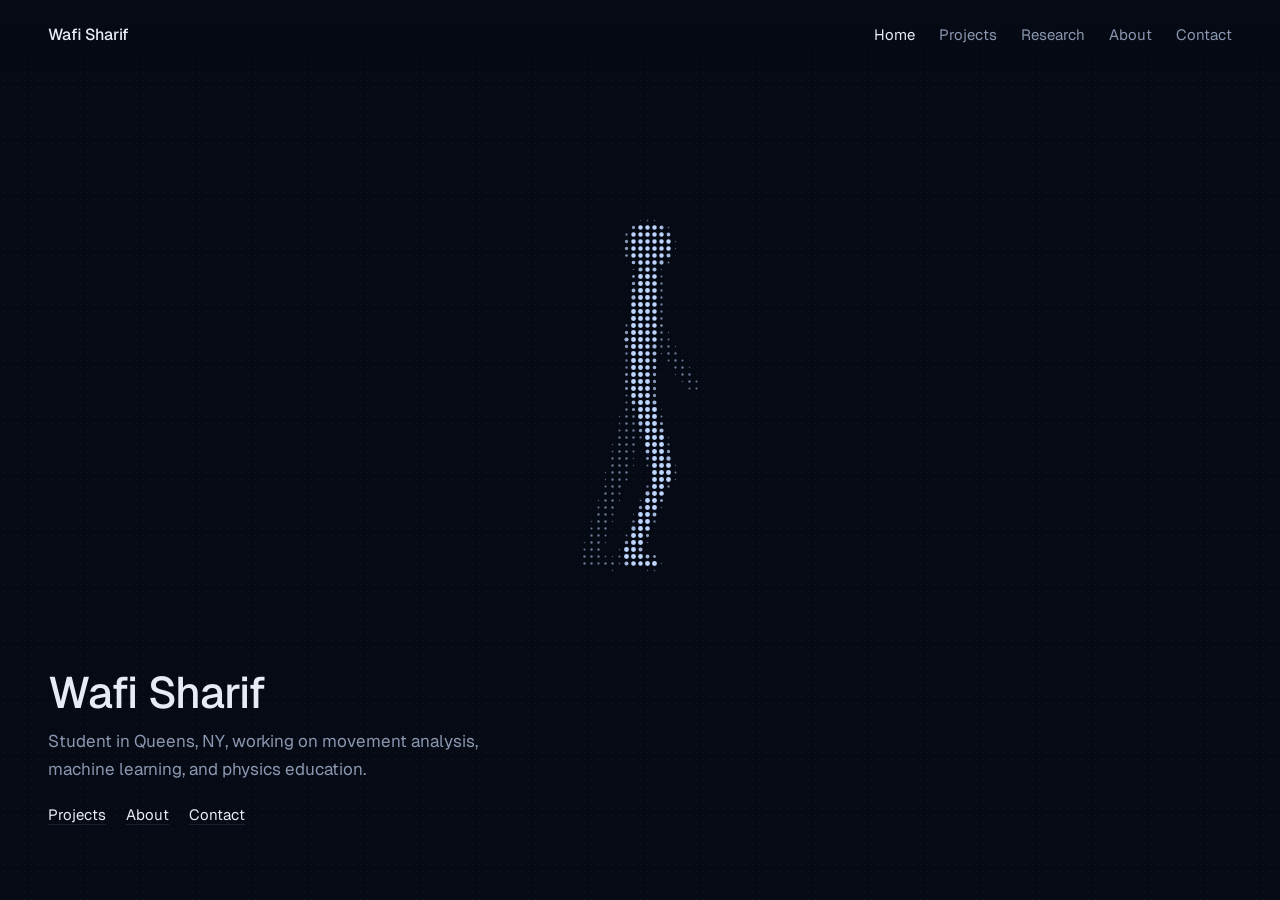
==== commit 5ba233dc: "Simplify site" ====
--- a/index.html
+++ b/index.html
@@ -5,179 +5,69 @@
   <meta name="viewport" content="width=device-width, initial-scale=1" />
   <title>Wafi Sharif</title>
   <meta name="description" content="Wafi Sharif. Student in Queens, NY, working on movement analysis, machine learning, and physics education." />
-  <meta name="theme-color" content="#050913" />
-  <meta property="og:title" content="Wafi Sharif" />
-  <meta property="og:description" content="Movement analysis, machine learning, and physics education." />
-  <meta property="og:type" content="website" />
+  <meta name="theme-color" content="#060a14" />
   <link rel="icon" href="favicon.svg" type="image/svg+xml" />
   <link rel="preconnect" href="https://fonts.googleapis.com" />
   <link rel="preconnect" href="https://fonts.gstatic.com" crossorigin />
-  <link href="https://fonts.googleapis.com/css2?family=Bricolage+Grotesque:opsz,wdth,wght@12..96,75..100,300..800&family=Geist+Mono:wght@400;500&display=swap" rel="stylesheet" />
+  <link href="https://fonts.googleapis.com/css2?family=Geist:wght@400;500;600&family=Geist+Mono:wght@400&display=swap" rel="stylesheet" />
   <link rel="stylesheet" href="style.css" />
 </head>
 <body data-route="home">
-  <a class="skip" href="#main">Skip to content</a>
-
   <canvas id="field" aria-hidden="true"></canvas>
-  <div class="vignette" aria-hidden="true"></div>
 
   <header class="bar">
-    <a class="mark" href="#/" data-link="home" aria-label="Wafi Sharif, home">
-      <svg viewBox="0 0 32 32" width="26" height="26" aria-hidden="true">
-        <circle cx="16" cy="6" r="3.2" />
-        <path d="M16 10 L16 18 M16 18 L11 27 M16 18 L21.5 26 M16 12.5 L10.5 17 M16 12.5 L22 15.5" />
-      </svg>
-      <span>Wafi Sharif</span>
-    </a>
-
+    <a class="mark" href="#/">Wafi Sharif</a>
     <nav class="tabs" aria-label="Sections">
       <a href="#/" data-link="home">Home</a>
       <a href="#/projects" data-link="projects">Projects</a>
       <a href="#/research" data-link="research">Research</a>
       <a href="#/about" data-link="about">About</a>
       <a href="#/contact" data-link="contact">Contact</a>
-      <span class="tabs-pill" aria-hidden="true"></span>
     </nav>
-
-    <div class="bar-right">
-      <span class="clock" id="clock" title="Local time in New York"></span>
-    </div>
   </header>
 
-  <main id="main">
-    <!-- HOME -->
-    <section class="panel" id="home" data-panel="home" aria-label="Home">
-      <div class="hero-controls">
-        <div class="seg" role="group" aria-label="Render style">
-          <button type="button" data-mode="dots" aria-pressed="true">Dots</button>
-          <button type="button" data-mode="type" aria-pressed="false">Type</button>
-        </div>
-      </div>
-
-      <div class="hud" id="hud" aria-hidden="true">
-        <div class="hud-row"><span>hip</span><b id="hud-hip">0.0°</b></div>
-        <div class="hud-row"><span>knee</span><b id="hud-knee">0.0°</b></div>
-        <div class="hud-row"><span>trunk</span><b id="hud-trunk">0.0°</b></div>
-        <div class="hud-row"><span>cadence</span><b id="hud-cad">0</b></div>
-        <div class="hud-status" id="hud-status">steady</div>
-      </div>
-
-      <div class="hero-text">
-        <h1 class="hero-name">Wafi Sharif</h1>
-        <p class="hero-intro" id="hero-intro"></p>
-        <div class="hero-actions">
-          <a class="btn btn-solid" href="#/projects">See projects</a>
-          <a class="btn" href="#/about">About me</a>
-        </div>
-      </div>
-
-      <p class="hero-hint" id="hero-hint">Move your cursor to make ripples. Click the walker to give it a push.</p>
-    </section>
-
-    <!-- PROJECTS -->
-    <section class="panel page" id="projects" data-panel="projects" aria-labelledby="projects-title" hidden>
-      <div class="page-inner">
-        <header class="page-head">
-          <h2 id="projects-title">Projects</h2>
-          <p>Apps, research, and things I built to understand something better. Pick one to see what it's about.</p>
-        </header>
-
-        <div class="filters" role="group" aria-label="Filter projects" id="filters"></div>
-
-        <div class="proj">
-          <ul class="proj-list" id="proj-list"></ul>
-          <article class="proj-view" id="proj-view" aria-live="polite">
-            <div class="proj-canvas-wrap">
-              <canvas id="proj-canvas" aria-hidden="true"></canvas>
-              <span class="proj-canvas-tag" id="proj-tag"></span>
-            </div>
-            <div class="proj-body">
-              <div class="proj-meta" id="proj-meta"></div>
-              <h3 id="proj-title"></h3>
-              <div id="proj-text"></div>
-              <ul class="chips" id="proj-stack"></ul>
-              <div class="proj-links" id="proj-links"></div>
-            </div>
-          </article>
+  <main>
+    <section class="panel" id="home" data-panel="home">
+      <div class="hero">
+        <h1>Wafi Sharif</h1>
+        <p id="hero-intro"></p>
+        <div class="hero-links">
+          <a href="#/projects">Projects</a>
+          <a href="#/about">About</a>
+          <a href="#/contact">Contact</a>
         </div>
       </div>
     </section>
 
-    <!-- RESEARCH -->
-    <section class="panel page" id="research" data-panel="research" aria-labelledby="research-title" hidden>
-      <div class="page-inner">
-        <header class="page-head">
-          <h2 id="research-title">Research</h2>
-          <p>Where I've worked and what came out of it.</p>
-        </header>
-
-        <div class="research-grid">
-          <div>
-            <h3 class="sub">Labs and programs</h3>
-            <ol class="timeline" id="timeline"></ol>
-          </div>
-          <div>
-            <h3 class="sub">Writing</h3>
-            <ul class="papers" id="papers"></ul>
-          </div>
-        </div>
-      </div>
+    <section class="panel page" data-panel="projects" hidden>
+      <h2>Projects</h2>
+      <ul class="projects" id="projects"></ul>
     </section>
 
-    <!-- ABOUT -->
-    <section class="panel page" id="about" data-panel="about" aria-labelledby="about-title" hidden>
-      <div class="page-inner">
-        <header class="page-head">
-          <h2 id="about-title">About</h2>
-        </header>
-
-        <div class="about-grid">
-          <div class="about-text" id="about-text"></div>
-          <aside class="now">
-            <h3 class="sub">Right now</h3>
-            <ul id="now-list"></ul>
-          </aside>
-        </div>
-
-        <h3 class="sub tools-title">Things I use</h3>
-        <dl class="tools" id="tools"></dl>
-      </div>
+    <section class="panel page" data-panel="research" hidden>
+      <h2>Research</h2>
+      <h3>Labs and programs</h3>
+      <ul class="rows" id="experience"></ul>
+      <h3>Papers</h3>
+      <ul class="rows" id="papers"></ul>
     </section>
 
-    <!-- CONTACT -->
-    <section class="panel page" id="contact" data-panel="contact" aria-labelledby="contact-title" hidden>
-      <div class="page-inner">
-        <header class="page-head">
-          <h2 id="contact-title">Contact</h2>
-          <p>The best way to reach me is email. I'm happy to talk about research, Kinetra, or physics.</p>
-        </header>
+    <section class="panel page" data-panel="about" hidden>
+      <h2>About</h2>
+      <div class="prose" id="about-text"></div>
+      <h3>Right now</h3>
+      <ul class="plain" id="now-list"></ul>
+      <h3>Tools</h3>
+      <dl class="tools" id="tools"></dl>
+    </section>
 
-        <div class="contact-grid">
-          <div>
-            <button class="email" id="email-btn" type="button">
-              <span id="email-text"></span>
-              <small id="email-note">Click to copy</small>
-            </button>
-            <ul class="link-list" id="link-list"></ul>
-          </div>
-
-          <div class="term" id="term">
-            <div class="term-top" aria-hidden="true"><i></i><i></i><i></i><span>terminal</span></div>
-            <div class="term-out" id="term-out" role="log" aria-live="polite"></div>
-            <form class="term-line" id="term-form" autocomplete="off">
-              <label for="term-in" class="prompt">wafi@portfolio:~$</label>
-              <input id="term-in" type="text" spellcheck="false" autocapitalize="off" aria-label="Terminal command" />
-            </form>
-          </div>
-        </div>
-      </div>
+    <section class="panel page" data-panel="contact" hidden>
+      <h2>Contact</h2>
+      <p class="lead">Email is the best way to reach me.</p>
+      <p><a class="email" id="email"></a></p>
+      <ul class="rows links" id="links"></ul>
     </section>
   </main>
-
-  <footer class="foot">
-    <span>&copy; <span id="year"></span> Wafi Sharif</span>
-    <span class="foot-keys">Press 1 to 5 to switch tabs</span>
-  </footer>
 
   <script src="data.js"></script>
   <script src="main.js"></script>
--- a/style.css
+++ b/style.css
@@ -1,249 +1,101 @@
-/* ==========================================================
-   Wafi Sharif, portfolio
-   Palette: night ink, signal blue, ice, one warm filament.
-   ========================================================== */
-
 :root {
-  --ink: #050913;
-  --ink-2: #08101f;
-  --surface: rgba(12, 22, 44, 0.72);
-  --surface-solid: #0c162c;
-  --line: rgba(140, 170, 230, 0.14);
-  --line-strong: rgba(140, 170, 230, 0.28);
-  --text: #e8eefa;
-  --muted: #8d9cb9;
-  --dim: #5d6c8a;
-  --blue: #5b9dff;
-  --blue-deep: #2f6fe0;
-  --ice: #bfe0ff;
-  --warm: #ffbe7a;
-
-  --font: "Bricolage Grotesque", ui-sans-serif, system-ui, -apple-system, "Segoe UI", sans-serif;
-  --mono: "Geist Mono", ui-monospace, "SF Mono", Menlo, Consolas, monospace;
-
-  --bar-h: 64px;
-  --gutter: clamp(16px, 4vw, 40px);
-  --ease: cubic-bezier(0.2, 0.7, 0.2, 1);
-}
-
-*,
-*::before,
-*::after {
+  --bg: #060a14;
+  --text: #e6ebf5;
+  --muted: #8a97b0;
+  --line: rgba(150, 170, 210, 0.14);
+  --accent: #7fb2ff;
+  --font: "Geist", ui-sans-serif, system-ui, -apple-system, "Segoe UI", sans-serif;
+  --mono: "Geist Mono", ui-monospace, Menlo, Consolas, monospace;
+  --gutter: clamp(20px, 5vw, 48px);
+}
+
+* {
   box-sizing: border-box;
 }
 
-html {
-  -webkit-text-size-adjust: 100%;
-  scroll-padding-top: calc(var(--bar-h) + 16px);
-}
-
 body {
   margin: 0;
-  min-height: 100vh;
-  background:
-    radial-gradient(1200px 800px at 50% 42%, #0b1a3a 0%, rgba(11, 26, 58, 0) 70%),
-    var(--ink);
-  background-attachment: fixed;
+  background: var(--bg);
   color: var(--text);
   font-family: var(--font);
-  font-size: 17px;
-  line-height: 1.6;
-  font-optical-sizing: auto;
+  font-size: 16px;
+  line-height: 1.65;
   -webkit-font-smoothing: antialiased;
-  -moz-osx-font-smoothing: grayscale;
-  overflow-x: hidden;
 }
 
 a {
   color: inherit;
 }
 
-button {
-  font: inherit;
-  color: inherit;
-}
-
 :focus-visible {
-  outline: 2px solid var(--ice);
+  outline: 2px solid var(--accent);
   outline-offset: 3px;
-  border-radius: 6px;
-}
-
-::selection {
-  background: rgba(91, 157, 255, 0.35);
-}
-
-.skip {
-  position: absolute;
-  left: 12px;
-  top: -60px;
-  z-index: 100;
-  padding: 8px 14px;
-  background: var(--blue);
-  color: #fff;
-  border-radius: 8px;
-  text-decoration: none;
-}
-.skip:focus {
-  top: 12px;
-}
-
-/* ---------- background field ---------- */
+  border-radius: 4px;
+}
 
 #field {
   position: fixed;
   inset: 0;
   width: 100%;
   height: 100%;
-  display: block;
   z-index: 0;
-  transition: opacity 0.6s var(--ease);
+  transition: opacity 0.4s;
 }
 
 body:not([data-route="home"]) #field {
-  opacity: 0.32;
-}
-
-.vignette {
-  position: fixed;
-  inset: 0;
-  z-index: 1;
-  pointer-events: none;
-  background: radial-gradient(ellipse at 50% 45%, transparent 55%, rgba(3, 6, 14, 0.75) 100%);
-}
-
-/* ---------- top bar ---------- */
+  opacity: 0;
+}
+
+/* top bar */
 
 .bar {
   position: fixed;
   top: 0;
   left: 0;
   right: 0;
-  z-index: 20;
-  height: var(--bar-h);
-  padding: 0 var(--gutter);
-  display: grid;
-  grid-template-columns: 1fr auto 1fr;
+  z-index: 10;
+  display: flex;
   align-items: center;
-  gap: 16px;
-  transition: background 0.3s, border-color 0.3s;
-  border-bottom: 1px solid transparent;
-}
-
-body:not([data-route="home"]) .bar,
-body.scrolled .bar {
-  background: rgba(5, 9, 19, 0.7);
-  -webkit-backdrop-filter: blur(14px);
-  backdrop-filter: blur(14px);
-  border-bottom-color: var(--line);
+  justify-content: space-between;
+  gap: 24px;
+  padding: 22px var(--gutter);
+  background: linear-gradient(var(--bg) 40%, rgba(6, 10, 20, 0));
 }
 
 .mark {
-  display: inline-flex;
-  align-items: center;
-  gap: 10px;
+  font-weight: 500;
   text-decoration: none;
-  font-weight: 600;
-  font-size: 16px;
-  letter-spacing: -0.01em;
-  justify-self: start;
-}
-
-.mark svg {
-  fill: none;
-  stroke: var(--ice);
-  stroke-width: 2.2;
-  stroke-linecap: round;
-  stroke-linejoin: round;
-}
-.mark svg circle {
-  fill: var(--ice);
-  stroke: none;
 }
 
 .tabs {
-  position: relative;
-  display: flex;
-  gap: 2px;
-  padding: 4px;
-  border: 1px solid var(--line);
-  border-radius: 999px;
-  background: rgba(10, 18, 36, 0.6);
-  -webkit-backdrop-filter: blur(10px);
-  backdrop-filter: blur(10px);
+  display: flex;
+  gap: 24px;
 }
 
 .tabs a {
+  font-size: 15px;
+  color: var(--muted);
+  text-decoration: none;
+  transition: color 0.2s;
+}
+
+.tabs a:hover,
+.tabs a[aria-current="page"] {
+  color: var(--text);
+}
+
+/* panels */
+
+main {
   position: relative;
   z-index: 1;
-  padding: 6px 15px;
-  border-radius: 999px;
-  font-size: 15px;
-  font-weight: 500;
-  color: var(--muted);
-  text-decoration: none;
-  transition: color 0.2s;
-  white-space: nowrap;
-}
-
-.tabs a:hover {
-  color: var(--text);
-}
-
-.tabs a[aria-current="page"] {
-  color: #fff;
-}
-
-.tabs-pill {
-  position: absolute;
-  top: 4px;
-  bottom: 4px;
-  left: 0;
-  width: 0;
-  border-radius: 999px;
-  background: linear-gradient(180deg, rgba(91, 157, 255, 0.32), rgba(47, 111, 224, 0.22));
-  box-shadow: inset 0 0 0 1px rgba(150, 195, 255, 0.35);
-  transition: transform 0.45s var(--ease), width 0.45s var(--ease);
-}
-
-.bar-right {
-  justify-self: end;
-}
-
-.clock {
-  font-family: var(--mono);
-  font-size: 13px;
-  color: var(--muted);
-  font-variant-numeric: tabular-nums;
-}
-
-/* ---------- panels ---------- */
-
-main {
-  position: relative;
-  z-index: 5;
 }
 
 .panel[hidden] {
-  display: none !important;
-}
-
-.panel.entering {
-  animation: panel-in 0.5s var(--ease) both;
-}
-
-@keyframes panel-in {
-  from {
-    opacity: 0;
-    transform: translateY(10px);
-  }
-  to {
-    opacity: 1;
-    transform: none;
-  }
-}
-
-/* ---------- home ---------- */
+  display: none;
+}
+
+/* home */
 
 #home {
   position: fixed;
@@ -251,957 +103,280 @@
   pointer-events: none;
 }
 
-#home > * {
-  pointer-events: auto;
-}
-
-.hero-text {
+.hero {
   position: absolute;
   left: var(--gutter);
-  bottom: clamp(28px, 6vh, 56px);
-  max-width: 560px;
-}
-
-.hero-name {
-  margin: 0;
-  font-size: clamp(52px, 8vw, 124px);
-  line-height: 0.92;
-  font-weight: 700;
-  font-stretch: 80%;
-  font-variation-settings: "wdth" 80;
-  letter-spacing: -0.035em;
-  color: var(--text);
-}
-
-.hero-intro {
-  margin: 18px 0 0;
-  max-width: 34ch;
-  font-size: clamp(17px, 1.5vw, 20px);
-  line-height: 1.45;
-  color: #c4d0e6;
-}
-
-.hero-actions {
-  display: flex;
-  gap: 10px;
-  margin-top: 24px;
-  flex-wrap: wrap;
-}
-
-.btn {
-  display: inline-flex;
-  align-items: center;
-  gap: 8px;
-  padding: 10px 18px;
-  border-radius: 999px;
-  border: 1px solid var(--line-strong);
-  background: rgba(10, 18, 36, 0.55);
-  text-decoration: none;
-  font-weight: 500;
+  right: var(--gutter);
+  bottom: clamp(32px, 8vh, 72px);
+  max-width: 440px;
+  pointer-events: auto;
+}
+
+.hero h1 {
+  margin: 0;
+  font-size: clamp(32px, 4vw, 44px);
+  font-weight: 500;
+  letter-spacing: -0.02em;
+  line-height: 1.1;
+}
+
+.hero p {
+  margin: 10px 0 0;
+  color: var(--muted);
+  font-size: 17px;
+}
+
+.hero-links {
+  display: flex;
+  gap: 20px;
+  margin-top: 20px;
+}
+
+.hero-links a {
   font-size: 15px;
-  transition: border-color 0.2s, background 0.2s, transform 0.2s;
-}
-
-.btn:hover {
-  border-color: rgba(191, 224, 255, 0.6);
-  background: rgba(20, 36, 70, 0.7);
-}
-
-.btn:active {
-  transform: translateY(1px);
-}
-
-.btn-solid {
-  background: var(--blue);
-  border-color: var(--blue);
-  color: #04102a;
-  font-weight: 600;
-}
-
-.btn-solid:hover {
-  background: #79b0ff;
-  border-color: #79b0ff;
-}
-
-.hud {
-  position: absolute;
-  right: var(--gutter);
-  bottom: clamp(28px, 6vh, 56px);
-  width: 176px;
-  padding: 14px 16px;
-  border: 1px solid var(--line);
-  border-radius: 12px;
-  background: rgba(6, 12, 26, 0.6);
-  -webkit-backdrop-filter: blur(8px);
-  backdrop-filter: blur(8px);
-  font-family: var(--mono);
-  font-size: 12.5px;
-  pointer-events: none;
-}
-
-.hud-row {
-  display: flex;
-  justify-content: space-between;
-  line-height: 1.9;
-  color: var(--dim);
-}
-
-.hud-row b {
-  font-weight: 500;
-  color: var(--ice);
-  font-variant-numeric: tabular-nums;
-}
-
-.hud-status {
-  margin-top: 8px;
-  padding-top: 8px;
-  border-top: 1px solid var(--line);
-  color: var(--muted);
-  display: flex;
-  align-items: center;
-  gap: 8px;
-}
-
-.hud-status::before {
-  content: "";
-  width: 7px;
-  height: 7px;
-  border-radius: 50%;
-  background: #6fe0a8;
-  box-shadow: 0 0 10px #6fe0a8;
-}
-
-.hud-status.alert {
-  color: var(--warm);
-}
-
-.hud-status.alert::before {
-  background: var(--warm);
-  box-shadow: 0 0 10px var(--warm);
-}
-
-.hero-controls {
-  position: absolute;
-  top: calc(var(--bar-h) + 16px);
-  right: var(--gutter);
-}
-
-.seg {
-  display: inline-flex;
-  padding: 3px;
-  border: 1px solid var(--line);
-  border-radius: 999px;
-  background: rgba(10, 18, 36, 0.6);
-}
-
-.seg button {
-  border: 0;
-  background: none;
-  padding: 5px 13px;
-  border-radius: 999px;
-  font-size: 13.5px;
-  color: var(--muted);
-  cursor: pointer;
-}
-
-.seg button[aria-pressed="true"] {
-  background: rgba(91, 157, 255, 0.22);
-  color: var(--text);
-}
-
-.hero-hint {
-  position: absolute;
-  top: calc(var(--bar-h) + 20px);
-  left: var(--gutter);
-  margin: 0;
+  text-decoration: underline;
+  text-decoration-color: var(--line);
+  text-underline-offset: 4px;
+}
+
+.hero-links a:hover {
+  color: var(--accent);
+  text-decoration-color: currentColor;
+}
+
+/* pages */
+
+.page {
+  max-width: 720px;
+  margin: 0 auto;
+  padding: 120px var(--gutter) 80px;
+}
+
+.page h2 {
+  margin: 0 0 32px;
+  font-size: 32px;
+  font-weight: 500;
+  letter-spacing: -0.02em;
+}
+
+.page h3 {
+  margin: 48px 0 12px;
   font-size: 14px;
-  color: var(--muted);
-  pointer-events: none;
-  transition: opacity 0.8s;
-}
-
-.hero-hint.gone {
-  opacity: 0;
-}
-
-/* ---------- content pages ---------- */
-
-.page {
-  min-height: 100vh;
-  padding: calc(var(--bar-h) + clamp(36px, 7vh, 72px)) var(--gutter) 64px;
-}
-
-.page-inner {
-  max-width: 1120px;
-  margin: 0 auto;
-}
-
-.page-head {
-  margin-bottom: 36px;
-}
-
-.page-head h2 {
-  margin: 0;
-  font-size: clamp(44px, 6vw, 80px);
-  line-height: 1;
-  font-weight: 700;
-  font-variation-settings: "wdth" 80;
-  letter-spacing: -0.03em;
-}
-
-.page-head p {
-  margin: 14px 0 0;
-  max-width: 58ch;
-  color: var(--muted);
-  font-size: 18px;
-}
-
-.sub {
-  margin: 0 0 18px;
-  font-size: 15px;
-  font-weight: 600;
-  color: var(--muted);
-  letter-spacing: 0;
-}
-
-/* ---------- projects ---------- */
-
-.filters {
-  display: flex;
-  flex-wrap: wrap;
-  gap: 8px;
-  margin-bottom: 24px;
-}
-
-.filters button {
-  padding: 6px 14px;
-  border-radius: 999px;
-  border: 1px solid var(--line);
-  background: rgba(10, 18, 36, 0.5);
-  color: var(--muted);
-  font-size: 14px;
-  cursor: pointer;
-  transition: color 0.2s, border-color 0.2s, background 0.2s;
-}
-
-.filters button:hover {
-  color: var(--text);
-  border-color: var(--line-strong);
-}
-
-.filters button[aria-pressed="true"] {
-  color: var(--text);
-  border-color: rgba(91, 157, 255, 0.6);
-  background: rgba(91, 157, 255, 0.16);
-}
-
-.filters .count {
-  margin-left: 6px;
-  font-family: var(--mono);
-  font-size: 12px;
-  color: var(--dim);
-}
-
-.proj {
-  display: grid;
-  grid-template-columns: minmax(260px, 360px) 1fr;
-  gap: 28px;
-  align-items: start;
-}
-
-.proj-list {
+  font-weight: 500;
+  color: var(--muted);
+}
+
+.lead {
+  color: var(--muted);
+  margin: 0 0 8px;
+}
+
+/* projects */
+
+.projects {
   list-style: none;
   margin: 0;
   padding: 0;
   border-top: 1px solid var(--line);
 }
 
-.proj-list li {
+.projects li {
   border-bottom: 1px solid var(--line);
 }
 
-.proj-item {
-  position: relative;
+.projects summary {
   display: grid;
   grid-template-columns: 1fr auto;
-  gap: 2px 12px;
-  width: 100%;
-  padding: 15px 14px 15px 18px;
-  border: 0;
-  background: none;
-  text-align: left;
+  gap: 2px 16px;
+  padding: 18px 0;
   cursor: pointer;
-  transition: background 0.2s;
-}
-
-.proj-item::before {
-  content: "";
-  position: absolute;
-  left: 0;
-  top: 14px;
-  bottom: 14px;
-  width: 2px;
-  border-radius: 2px;
-  background: var(--blue);
-  transform: scaleY(0);
-  transition: transform 0.3s var(--ease);
-}
-
-.proj-item:hover {
-  background: rgba(91, 157, 255, 0.05);
-}
-
-.proj-item[aria-selected="true"] {
-  background: rgba(91, 157, 255, 0.09);
-}
-
-.proj-item[aria-selected="true"]::before {
-  transform: scaleY(1);
-}
-
-.proj-item .t {
-  font-size: 18px;
-  font-weight: 600;
-  line-height: 1.3;
-}
-
-.proj-item .k {
-  align-self: center;
+  list-style: none;
+}
+
+.projects summary::-webkit-details-marker {
+  display: none;
+}
+
+.projects .t {
+  font-weight: 500;
+  font-size: 17px;
+}
+
+.projects .k {
+  font-size: 14px;
+  color: var(--muted);
+}
+
+.projects .s {
+  grid-column: 1 / -1;
+  color: var(--muted);
+  font-size: 15px;
+}
+
+.projects summary:hover .t {
+  color: var(--accent);
+}
+
+.projects .body {
+  padding: 0 0 24px;
+}
+
+.projects .body p {
+  margin: 0 0 12px;
+  color: #c3cbdb;
+}
+
+.meta {
+  margin-top: 14px;
+  font-family: var(--mono);
   font-size: 13px;
-  color: var(--dim);
-}
-
-.proj-item .s {
-  grid-column: 1 / -1;
-  font-size: 14.5px;
-  line-height: 1.45;
-  color: var(--muted);
-}
-
-.proj-view {
-  position: sticky;
-  top: calc(var(--bar-h) + 20px);
-  border: 1px solid var(--line);
-  border-radius: 18px;
-  background: var(--surface);
-  -webkit-backdrop-filter: blur(12px);
-  backdrop-filter: blur(12px);
-  overflow: hidden;
-}
-
-.proj-canvas-wrap {
-  position: relative;
-  aspect-ratio: 16 / 7;
+  color: var(--muted);
+}
+
+.body .links-inline {
+  display: flex;
+  flex-wrap: wrap;
+  gap: 16px;
+  margin-top: 12px;
+}
+
+.body .links-inline a,
+.rows a {
+  color: var(--accent);
+  text-decoration: none;
+}
+
+.body .links-inline a:hover,
+.rows a:hover {
+  text-decoration: underline;
+}
+
+/* rows: research, papers, links */
+
+.rows {
+  list-style: none;
+  margin: 0;
+  padding: 0;
+  border-top: 1px solid var(--line);
+}
+
+.rows li {
+  padding: 16px 0;
   border-bottom: 1px solid var(--line);
-  background:
-    linear-gradient(rgba(140, 170, 230, 0.05) 1px, transparent 1px) 0 0 / 24px 24px,
-    linear-gradient(90deg, rgba(140, 170, 230, 0.05) 1px, transparent 1px) 0 0 / 24px 24px,
-    #060c1b;
-}
-
-#proj-canvas {
-  position: absolute;
-  inset: 0;
-  width: 100%;
-  height: 100%;
-  display: block;
-}
-
-.proj-canvas-tag {
-  position: absolute;
-  left: 14px;
-  bottom: 10px;
-  font-family: var(--mono);
-  font-size: 12px;
-  color: var(--dim);
-}
-
-.proj-body {
-  padding: 24px 28px 28px;
-}
-
-.proj-meta {
-  display: flex;
-  flex-wrap: wrap;
-  gap: 8px;
-  margin-bottom: 10px;
-}
-
-.tag {
-  display: inline-block;
-  padding: 2px 10px;
-  border-radius: 999px;
-  border: 1px solid var(--line-strong);
-  font-size: 13px;
-  color: var(--muted);
-}
-
-.tag.live {
-  color: #a6f0c8;
-  border-color: rgba(111, 224, 168, 0.4);
-}
-
-.proj-body h3 {
-  margin: 0 0 12px;
-  font-size: clamp(26px, 3vw, 34px);
-  line-height: 1.1;
-  font-weight: 700;
-  letter-spacing: -0.02em;
-}
-
-.proj-body p {
-  margin: 0 0 14px;
-  max-width: 68ch;
-  color: #c9d4e8;
-}
-
-.chips {
-  display: flex;
-  flex-wrap: wrap;
-  gap: 6px;
-  margin: 18px 0 0;
-  padding: 0;
-  list-style: none;
-}
-
-.chips li {
-  padding: 3px 9px;
-  border-radius: 6px;
-  background: rgba(91, 157, 255, 0.1);
-  color: var(--ice);
-  font-family: var(--mono);
-  font-size: 12.5px;
-}
-
-.proj-links {
-  display: flex;
-  flex-wrap: wrap;
-  gap: 10px;
-  margin-top: 20px;
-}
-
-.proj-links:empty {
-  display: none;
-}
-
-.proj-view.swap .proj-body {
-  animation: panel-in 0.4s var(--ease) both;
-}
-
-/* ---------- research ---------- */
-
-.research-grid {
-  display: grid;
-  grid-template-columns: 1.25fr 1fr;
-  gap: 56px;
-}
-
-.timeline {
-  position: relative;
-  list-style: none;
-  margin: 0;
-  padding: 0 0 0 26px;
-}
-
-.timeline::before {
-  content: "";
-  position: absolute;
-  left: 5px;
-  top: 8px;
-  bottom: 8px;
-  width: 1px;
-  background: linear-gradient(var(--blue), rgba(91, 157, 255, 0.1));
-}
-
-.timeline li {
-  position: relative;
-  padding-bottom: 28px;
-}
-
-.timeline li::before {
-  content: "";
-  position: absolute;
-  left: -26px;
-  top: 7px;
-  width: 11px;
-  height: 11px;
-  border-radius: 50%;
-  background: var(--ink);
-  border: 2px solid var(--blue);
-}
-
-.timeline li:first-child::before {
-  background: var(--blue);
-  box-shadow: 0 0 0 4px rgba(91, 157, 255, 0.18);
-}
-
-.tl-head {
-  display: flex;
-  flex-wrap: wrap;
-  align-items: baseline;
-  gap: 4px 14px;
-}
-
-.tl-where {
-  font-size: 19px;
-  font-weight: 600;
-  line-height: 1.35;
-}
-
-.tl-when {
-  font-size: 14px;
-  color: var(--dim);
-}
-
-.tl-what {
-  margin: 4px 0 6px;
-  color: var(--muted);
-  max-width: 58ch;
-}
-
-.textlink {
-  padding: 0;
-  border: 0;
-  background: none;
-  color: var(--blue);
-  font-size: 15px;
-  font-weight: 500;
-  text-decoration: underline;
-  text-decoration-color: rgba(91, 157, 255, 0.4);
-  text-underline-offset: 3px;
-  cursor: pointer;
-}
-
-.textlink:hover {
-  color: var(--ice);
-  text-decoration-color: currentColor;
-}
-
-.papers {
-  list-style: none;
-  margin: 0;
-  padding: 0;
-  display: grid;
-  gap: 14px;
-}
-
-.papers li {
-  padding: 20px 22px;
-  border: 1px solid var(--line);
-  border-radius: 14px;
-  background: var(--surface);
-}
-
-.paper-title {
-  margin: 0 0 10px;
-  font-size: 17px;
-  font-weight: 600;
-  line-height: 1.4;
-}
-
-.paper-note {
-  margin: 0;
-  font-size: 14.5px;
-  color: var(--muted);
-}
-
-.papers .textlink {
-  margin-top: 8px;
-  display: inline-block;
-}
-
-/* ---------- about ---------- */
-
-.about-grid {
-  display: grid;
-  grid-template-columns: 1.5fr 1fr;
-  gap: 56px;
-  align-items: start;
-}
-
-.about-text p {
-  margin: 0 0 18px;
-  max-width: 60ch;
-  font-size: 19px;
-  line-height: 1.65;
-  color: #d3dcee;
-}
-
-.about-text p:first-child {
-  font-size: clamp(24px, 2.6vw, 30px);
-  line-height: 1.3;
-  font-weight: 600;
-  color: var(--text);
-  letter-spacing: -0.01em;
-}
-
-.now {
-  padding: 22px 24px;
-  border: 1px solid var(--line);
-  border-radius: 16px;
-  background: var(--surface);
-}
-
-.now ul {
-  list-style: none;
-  margin: 0;
-  padding: 0;
-}
-
-.now li {
-  position: relative;
-  padding: 9px 0 9px 20px;
-  border-top: 1px solid var(--line);
-  font-size: 15.5px;
-  line-height: 1.45;
-}
-
-.now li:first-child {
-  border-top: 0;
-}
-
-.now li::before {
-  content: "";
-  position: absolute;
-  left: 2px;
-  top: 17px;
-  width: 6px;
-  height: 6px;
-  border-radius: 50%;
-  background: var(--blue);
-}
-
-.tools-title {
-  margin-top: 56px;
-}
-
-.tools {
-  margin: 0;
-  border-top: 1px solid var(--line);
-}
-
-.tools > div {
-  display: grid;
-  grid-template-columns: 180px 1fr;
-  gap: 16px;
-  padding: 14px 0;
-  border-bottom: 1px solid var(--line);
-}
-
-.tools dt {
-  color: var(--muted);
-  font-size: 15px;
-}
-
-.tools dd {
-  margin: 0;
-  display: flex;
-  flex-wrap: wrap;
-  gap: 6px 18px;
-  font-size: 16px;
-}
-
-/* ---------- contact ---------- */
-
-.contact-grid {
-  display: grid;
-  grid-template-columns: 1fr 1.15fr;
-  gap: 48px;
-  align-items: start;
-}
-
-.email {
-  display: block;
-  width: 100%;
-  padding: 0 0 18px;
-  border: 0;
-  border-bottom: 1px solid var(--line-strong);
-  background: none;
-  text-align: left;
-  cursor: pointer;
-}
-
-.email span {
-  display: block;
-  font-size: clamp(24px, 3.2vw, 38px);
-  font-weight: 600;
-  letter-spacing: -0.02em;
-  line-height: 1.2;
-  overflow-wrap: anywhere;
-  transition: color 0.2s;
-}
-
-.email:hover span {
-  color: var(--ice);
-}
-
-.email small {
-  display: block;
-  margin-top: 6px;
-  font-size: 14px;
-  color: var(--dim);
-}
-
-.email.copied small {
-  color: #a6f0c8;
-}
-
-.link-list {
-  list-style: none;
-  margin: 18px 0 0;
-  padding: 0;
-}
-
-.link-list a {
-  display: flex;
-  justify-content: space-between;
-  align-items: center;
-  padding: 14px 2px;
-  border-bottom: 1px solid var(--line);
-  text-decoration: none;
-  font-size: 18px;
-  transition: color 0.2s, padding 0.25s var(--ease);
-}
-
-.link-list a span {
-  font-size: 14px;
-  color: var(--dim);
-}
-
-.link-list a:hover {
-  color: var(--ice);
-  padding-left: 8px;
-}
-
-.term {
-  border: 1px solid var(--line-strong);
-  border-radius: 14px;
-  background: rgba(4, 8, 18, 0.88);
-  font-family: var(--mono);
-  font-size: 13.5px;
-  line-height: 1.6;
-  overflow: hidden;
-  box-shadow: 0 24px 60px -30px rgba(40, 100, 220, 0.5);
-}
-
-.term-top {
-  display: flex;
-  align-items: center;
-  gap: 6px;
-  padding: 10px 14px;
-  border-bottom: 1px solid var(--line);
-  color: var(--dim);
-  font-size: 12px;
-}
-
-.term-top i {
-  width: 10px;
-  height: 10px;
-  border-radius: 50%;
-  background: #1c2a48;
-}
-
-.term-top span {
-  margin-left: 8px;
-}
-
-.term-out {
-  height: 300px;
-  overflow-y: auto;
-  padding: 14px 16px 4px;
-  color: #b7c6e2;
-  white-space: pre-wrap;
-  overflow-wrap: anywhere;
-}
-
-.term-out .cmd {
-  color: var(--text);
-}
-
-.term-out .cmd::before {
-  content: "$ ";
-  color: var(--blue);
-}
-
-.term-out .ok {
-  color: #a6f0c8;
-}
-
-.term-out .err {
-  color: var(--warm);
-}
-
-.term-out a {
-  color: var(--ice);
-}
-
-.term-line {
-  display: flex;
-  align-items: center;
-  gap: 8px;
-  padding: 8px 16px 14px;
-}
-
-.prompt {
-  color: var(--blue);
-  white-space: nowrap;
-}
-
-.term-line input {
-  flex: 1;
-  min-width: 0;
-  border: 0;
-  outline: 0;
-  background: none;
-  color: var(--text);
-  font: inherit;
-  caret-color: var(--warm);
-}
-
-/* ---------- footer ---------- */
-
-.foot {
-  position: relative;
-  z-index: 5;
+}
+
+.row-head {
   display: flex;
   justify-content: space-between;
   gap: 16px;
-  max-width: calc(1120px + 2 * var(--gutter));
-  margin: 0 auto;
-  padding: 24px var(--gutter) 36px;
+}
+
+.row-head b {
+  font-weight: 500;
+}
+
+.row-head span {
   font-size: 14px;
-  color: var(--dim);
-}
-
-body[data-route="home"] .foot {
-  display: none;
-}
-
-/* ---------- responsive ---------- */
-
-@media (max-width: 980px) {
-  .proj,
-  .research-grid,
-  .about-grid,
-  .contact-grid {
+  color: var(--muted);
+  white-space: nowrap;
+}
+
+.rows p {
+  margin: 4px 0 0;
+  color: var(--muted);
+  font-size: 15px;
+}
+
+.links li {
+  display: flex;
+  justify-content: space-between;
+  gap: 16px;
+}
+
+.links li span {
+  color: var(--muted);
+  font-size: 14px;
+}
+
+/* about */
+
+.prose p {
+  margin: 0 0 16px;
+  color: #c3cbdb;
+}
+
+.plain {
+  margin: 0;
+  padding-left: 18px;
+  color: #c3cbdb;
+}
+
+.plain li {
+  margin: 4px 0;
+}
+
+.tools {
+  margin: 0;
+}
+
+.tools div {
+  display: grid;
+  grid-template-columns: 140px 1fr;
+  gap: 16px;
+  padding: 8px 0;
+}
+
+.tools dt {
+  color: var(--muted);
+}
+
+.tools dd {
+  margin: 0;
+  color: #c3cbdb;
+}
+
+/* contact */
+
+.email {
+  font-size: 22px;
+  font-weight: 500;
+  text-decoration: none;
+}
+
+.email:hover {
+  color: var(--accent);
+}
+
+.links {
+  margin-top: 32px;
+}
+
+/* small screens */
+
+@media (max-width: 640px) {
+  .bar {
+    flex-direction: column;
+    align-items: flex-start;
+    gap: 10px;
+    padding-top: 16px;
+  }
+
+  .tabs {
+    gap: 18px;
+  }
+
+  .page {
+    padding-top: 112px;
+  }
+
+  .tools div {
     grid-template-columns: 1fr;
-  }
-
-  .proj-view {
-    position: relative;
-    top: 0;
-  }
-
-  .research-grid,
-  .about-grid {
-    gap: 40px;
-  }
-}
-
-@media (max-width: 760px) {
-  :root {
-    --bar-h: 108px;
-  }
-
-  .bar {
-    grid-template-columns: 1fr auto;
-    grid-template-rows: 52px 48px;
-    row-gap: 0;
-    padding-top: 2px;
-  }
-
-  .tabs {
-    grid-column: 1 / -1;
-    grid-row: 2;
-    justify-self: stretch;
-    justify-content: space-between;
-    overflow-x: auto;
-    scrollbar-width: none;
-  }
-
-  .tabs::-webkit-scrollbar {
-    display: none;
-  }
-
-  .tabs a {
-    padding: 6px 9px;
-    font-size: 14px;
-  }
-
-  .bar {
-    background: rgba(5, 9, 19, 0.7);
-    -webkit-backdrop-filter: blur(14px);
-    backdrop-filter: blur(14px);
-    border-bottom-color: var(--line);
-  }
-
-  .hud {
-    top: calc(var(--bar-h) + 14px);
-    bottom: auto;
-    right: var(--gutter);
-    width: 140px;
-    padding: 10px 12px;
-    font-size: 11.5px;
-  }
-
-  .hud-row {
-    line-height: 1.7;
-  }
-
-  .hero-controls {
-    top: calc(var(--bar-h) + 14px);
-    right: auto;
-    left: var(--gutter);
-  }
-
-  .hero-hint {
-    top: calc(var(--bar-h) + 58px);
-    max-width: 52%;
-    font-size: 13px;
-  }
-
-  .hero-text {
-    right: var(--gutter);
-  }
-
-  .tools > div {
-    grid-template-columns: 1fr;
-    gap: 6px;
-  }
-
-  .proj-body {
-    padding: 20px;
-  }
-
-  .proj-canvas-wrap {
-    aspect-ratio: 16 / 9;
-  }
-
-  .foot {
-    flex-direction: column;
-  }
-
-  .foot-keys {
-    display: none;
-  }
-
-  .term-out {
-    height: 240px;
-  }
-}
-
-@media (max-width: 380px) {
-  .tabs a {
-    padding: 6px 8px;
-    font-size: 13px;
+    gap: 0;
   }
 }
 
 @media (prefers-reduced-motion: reduce) {
-  *,
-  *::before,
-  *::after {
-    animation-duration: 0.001ms !important;
-    transition-duration: 0.001ms !important;
-  }
-}
+  * {
+    transition: none !important;
+  }
+}
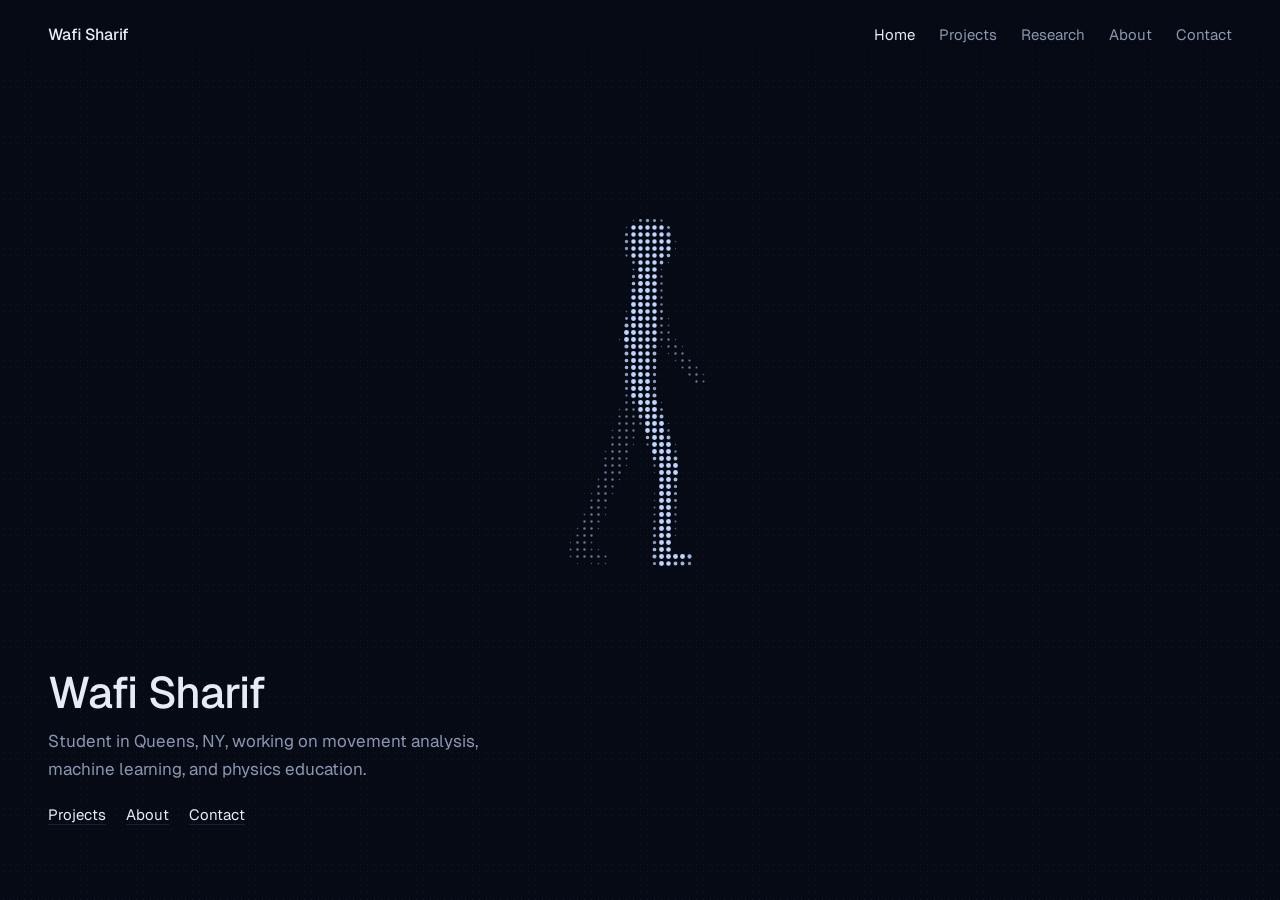
==== commit 9b2d3a28: "Give each page its own URL" ====
--- a/index.html
+++ b/index.html
@@ -6,70 +6,41 @@
   <title>Wafi Sharif</title>
   <meta name="description" content="Wafi Sharif. Student in Queens, NY, working on movement analysis, machine learning, and physics education." />
   <meta name="theme-color" content="#060a14" />
-  <link rel="icon" href="favicon.svg" type="image/svg+xml" />
+  <link rel="icon" href="/favicon.svg" type="image/svg+xml" />
   <link rel="preconnect" href="https://fonts.googleapis.com" />
   <link rel="preconnect" href="https://fonts.gstatic.com" crossorigin />
   <link href="https://fonts.googleapis.com/css2?family=Geist:wght@400;500;600&family=Geist+Mono:wght@400&display=swap" rel="stylesheet" />
-  <link rel="stylesheet" href="style.css" />
+  <link rel="stylesheet" href="/style.css" />
 </head>
-<body data-route="home">
+<body data-page="home">
   <canvas id="field" aria-hidden="true"></canvas>
 
   <header class="bar">
-    <a class="mark" href="#/">Wafi Sharif</a>
+    <a class="mark" href="/">Wafi Sharif</a>
     <nav class="tabs" aria-label="Sections">
-      <a href="#/" data-link="home">Home</a>
-      <a href="#/projects" data-link="projects">Projects</a>
-      <a href="#/research" data-link="research">Research</a>
-      <a href="#/about" data-link="about">About</a>
-      <a href="#/contact" data-link="contact">Contact</a>
+      <a href="/" data-link="home">Home</a>
+      <a href="/projects/" data-link="projects">Projects</a>
+      <a href="/research/" data-link="research">Research</a>
+      <a href="/about/" data-link="about">About</a>
+      <a href="/contact/" data-link="contact">Contact</a>
     </nav>
   </header>
 
   <main>
-    <section class="panel" id="home" data-panel="home">
+    <section id="home">
       <div class="hero">
         <h1>Wafi Sharif</h1>
         <p id="hero-intro"></p>
         <div class="hero-links">
-          <a href="#/projects">Projects</a>
-          <a href="#/about">About</a>
-          <a href="#/contact">Contact</a>
+          <a href="/projects/">Projects</a>
+          <a href="/about/">About</a>
+          <a href="/contact/">Contact</a>
         </div>
       </div>
     </section>
-
-    <section class="panel page" data-panel="projects" hidden>
-      <h2>Projects</h2>
-      <ul class="projects" id="projects"></ul>
-    </section>
-
-    <section class="panel page" data-panel="research" hidden>
-      <h2>Research</h2>
-      <h3>Labs and programs</h3>
-      <ul class="rows" id="experience"></ul>
-      <h3>Papers</h3>
-      <ul class="rows" id="papers"></ul>
-    </section>
-
-    <section class="panel page" data-panel="about" hidden>
-      <h2>About</h2>
-      <div class="prose" id="about-text"></div>
-      <h3>Right now</h3>
-      <ul class="plain" id="now-list"></ul>
-      <h3>Tools</h3>
-      <dl class="tools" id="tools"></dl>
-    </section>
-
-    <section class="panel page" data-panel="contact" hidden>
-      <h2>Contact</h2>
-      <p class="lead">Email is the best way to reach me.</p>
-      <p><a class="email" id="email"></a></p>
-      <ul class="rows links" id="links"></ul>
-    </section>
   </main>
 
-  <script src="data.js"></script>
-  <script src="main.js"></script>
+  <script src="/data.js"></script>
+  <script src="/main.js"></script>
 </body>
 </html>
--- a/style.css
+++ b/style.css
@@ -42,9 +42,6 @@
   transition: opacity 0.4s;
 }
 
-body:not([data-route="home"]) #field {
-  opacity: 0;
-}
 
 /* top bar */
 
@@ -89,10 +86,6 @@
 main {
   position: relative;
   z-index: 1;
-}
-
-.panel[hidden] {
-  display: none;
 }
 
 /* home */
@@ -152,18 +145,23 @@
   padding: 120px var(--gutter) 80px;
 }
 
-.page h2 {
+.page-title {
   margin: 0 0 32px;
   font-size: 32px;
   font-weight: 500;
   letter-spacing: -0.02em;
 }
 
-.page h3 {
+.page h2 {
   margin: 48px 0 12px;
   font-size: 14px;
   font-weight: 500;
   color: var(--muted);
+}
+
+a.inline,
+.lead a {
+  color: var(--accent);
 }
 
 .lead {
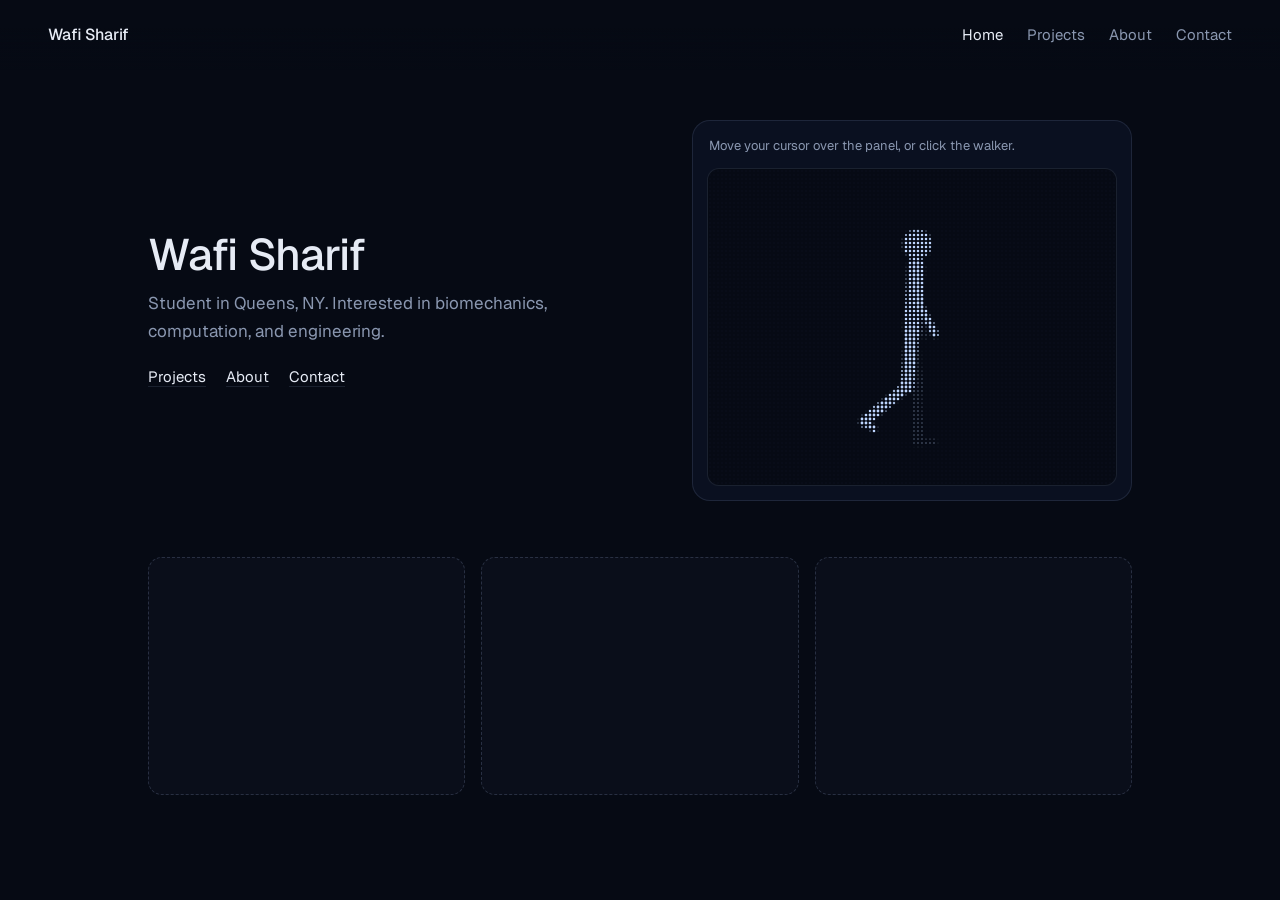
==== commit 46375b17: "Simplify home, trim projects, remove research and favicon" ====
--- a/index.html
+++ b/index.html
@@ -4,31 +4,27 @@
   <meta charset="utf-8" />
   <meta name="viewport" content="width=device-width, initial-scale=1" />
   <title>Wafi Sharif</title>
-  <meta name="description" content="Wafi Sharif. Student in Queens, NY, working on movement analysis, machine learning, and physics education." />
+  <meta name="description" content="Wafi Sharif. Student in Queens, NY. Interested in biomechanics, computation, and engineering." />
   <meta name="theme-color" content="#060a14" />
-  <link rel="icon" href="/favicon.svg" type="image/svg+xml" />
   <link rel="preconnect" href="https://fonts.googleapis.com" />
   <link rel="preconnect" href="https://fonts.gstatic.com" crossorigin />
   <link href="https://fonts.googleapis.com/css2?family=Geist:wght@400;500;600&family=Geist+Mono:wght@400&display=swap" rel="stylesheet" />
   <link rel="stylesheet" href="/style.css" />
 </head>
 <body data-page="home">
-  <canvas id="field" aria-hidden="true"></canvas>
-
   <header class="bar">
     <a class="mark" href="/">Wafi Sharif</a>
     <nav class="tabs" aria-label="Sections">
       <a href="/" data-link="home">Home</a>
       <a href="/projects/" data-link="projects">Projects</a>
-      <a href="/research/" data-link="research">Research</a>
       <a href="/about/" data-link="about">About</a>
       <a href="/contact/" data-link="contact">Contact</a>
     </nav>
   </header>
 
-  <main>
-    <section id="home">
-      <div class="hero">
+  <main class="home">
+    <section class="hero">
+      <div class="hero-copy">
         <h1>Wafi Sharif</h1>
         <p id="hero-intro"></p>
         <div class="hero-links">
@@ -37,6 +33,24 @@
           <a href="/contact/">Contact</a>
         </div>
       </div>
+
+      <figure class="walker-panel">
+        <figcaption>Move your cursor over the panel, or click the walker.</figcaption>
+        <div class="walker-stage">
+          <canvas id="field" aria-label="Animated walking figure made of dots"></canvas>
+        </div>
+      </figure>
+    </section>
+
+    <!--
+      Photo slots. To add a photo, put the image in a /photos folder and
+      place it inside a slot, like this:
+      <div class="photo-slot"><img src="/photos/1.jpg" alt="Describe the photo" /></div>
+    -->
+    <section class="photos" aria-label="Photos">
+      <div class="photo-slot"></div>
+      <div class="photo-slot"></div>
+      <div class="photo-slot"></div>
     </section>
   </main>
 
--- a/style.css
+++ b/style.css
@@ -33,16 +33,6 @@
   border-radius: 4px;
 }
 
-#field {
-  position: fixed;
-  inset: 0;
-  width: 100%;
-  height: 100%;
-  z-index: 0;
-  transition: opacity 0.4s;
-}
-
-
 /* top bar */
 
 .bar {
@@ -90,19 +80,21 @@
 
 /* home */
 
-#home {
-  position: fixed;
-  inset: 0;
-  pointer-events: none;
+.home {
+  max-width: 1080px;
+  margin: 0 auto;
+  padding: 120px var(--gutter) 80px;
 }
 
 .hero {
-  position: absolute;
-  left: var(--gutter);
-  right: var(--gutter);
-  bottom: clamp(32px, 8vh, 72px);
+  display: grid;
+  grid-template-columns: 1fr minmax(0, 440px);
+  gap: 48px;
+  align-items: center;
+}
+
+.hero-copy {
   max-width: 440px;
-  pointer-events: auto;
 }
 
 .hero h1 {
@@ -135,6 +127,61 @@
 .hero-links a:hover {
   color: var(--accent);
   text-decoration-color: currentColor;
+}
+
+/* walker panel, framed like the demo on kinetraapp.com */
+
+.walker-panel {
+  margin: 0;
+  padding: 14px;
+  border: 1px solid var(--line);
+  border-radius: 18px;
+  background: #0a1020;
+}
+
+.walker-panel figcaption {
+  margin: 0 2px 12px;
+  font-size: 13px;
+  color: var(--muted);
+}
+
+.walker-stage {
+  aspect-ratio: 4 / 3.1;
+  border: 1px solid var(--line);
+  border-radius: 12px;
+  background: var(--bg);
+  overflow: hidden;
+}
+
+#field {
+  display: block;
+  width: 100%;
+  height: 100%;
+  touch-action: pan-y;
+}
+
+/* photo slots: empty for now. To add a photo, put an <img> inside a slot. */
+
+.photos {
+  display: grid;
+  grid-template-columns: repeat(3, 1fr);
+  gap: 16px;
+  margin-top: 56px;
+}
+
+.photo-slot {
+  aspect-ratio: 4 / 3;
+  border: 1px dashed rgba(150, 170, 210, 0.22);
+  border-radius: 14px;
+  background: rgba(150, 170, 210, 0.03);
+  overflow: hidden;
+}
+
+.photo-slot img {
+  display: block;
+  width: 100%;
+  height: 100%;
+  object-fit: cover;
 }
 
 /* pages */
@@ -351,6 +398,17 @@
 
 /* small screens */
 
+@media (max-width: 860px) {
+  .hero {
+    grid-template-columns: 1fr;
+    gap: 32px;
+  }
+
+  .walker-panel {
+    max-width: 480px;
+  }
+}
+
 @media (max-width: 640px) {
   .bar {
     flex-direction: column;
@@ -363,8 +421,14 @@
     gap: 18px;
   }
 
-  .page {
+  .page,
+  .home {
     padding-top: 112px;
+  }
+
+  .photos {
+    gap: 10px;
+    margin-top: 40px;
   }
 
   .tools div {
